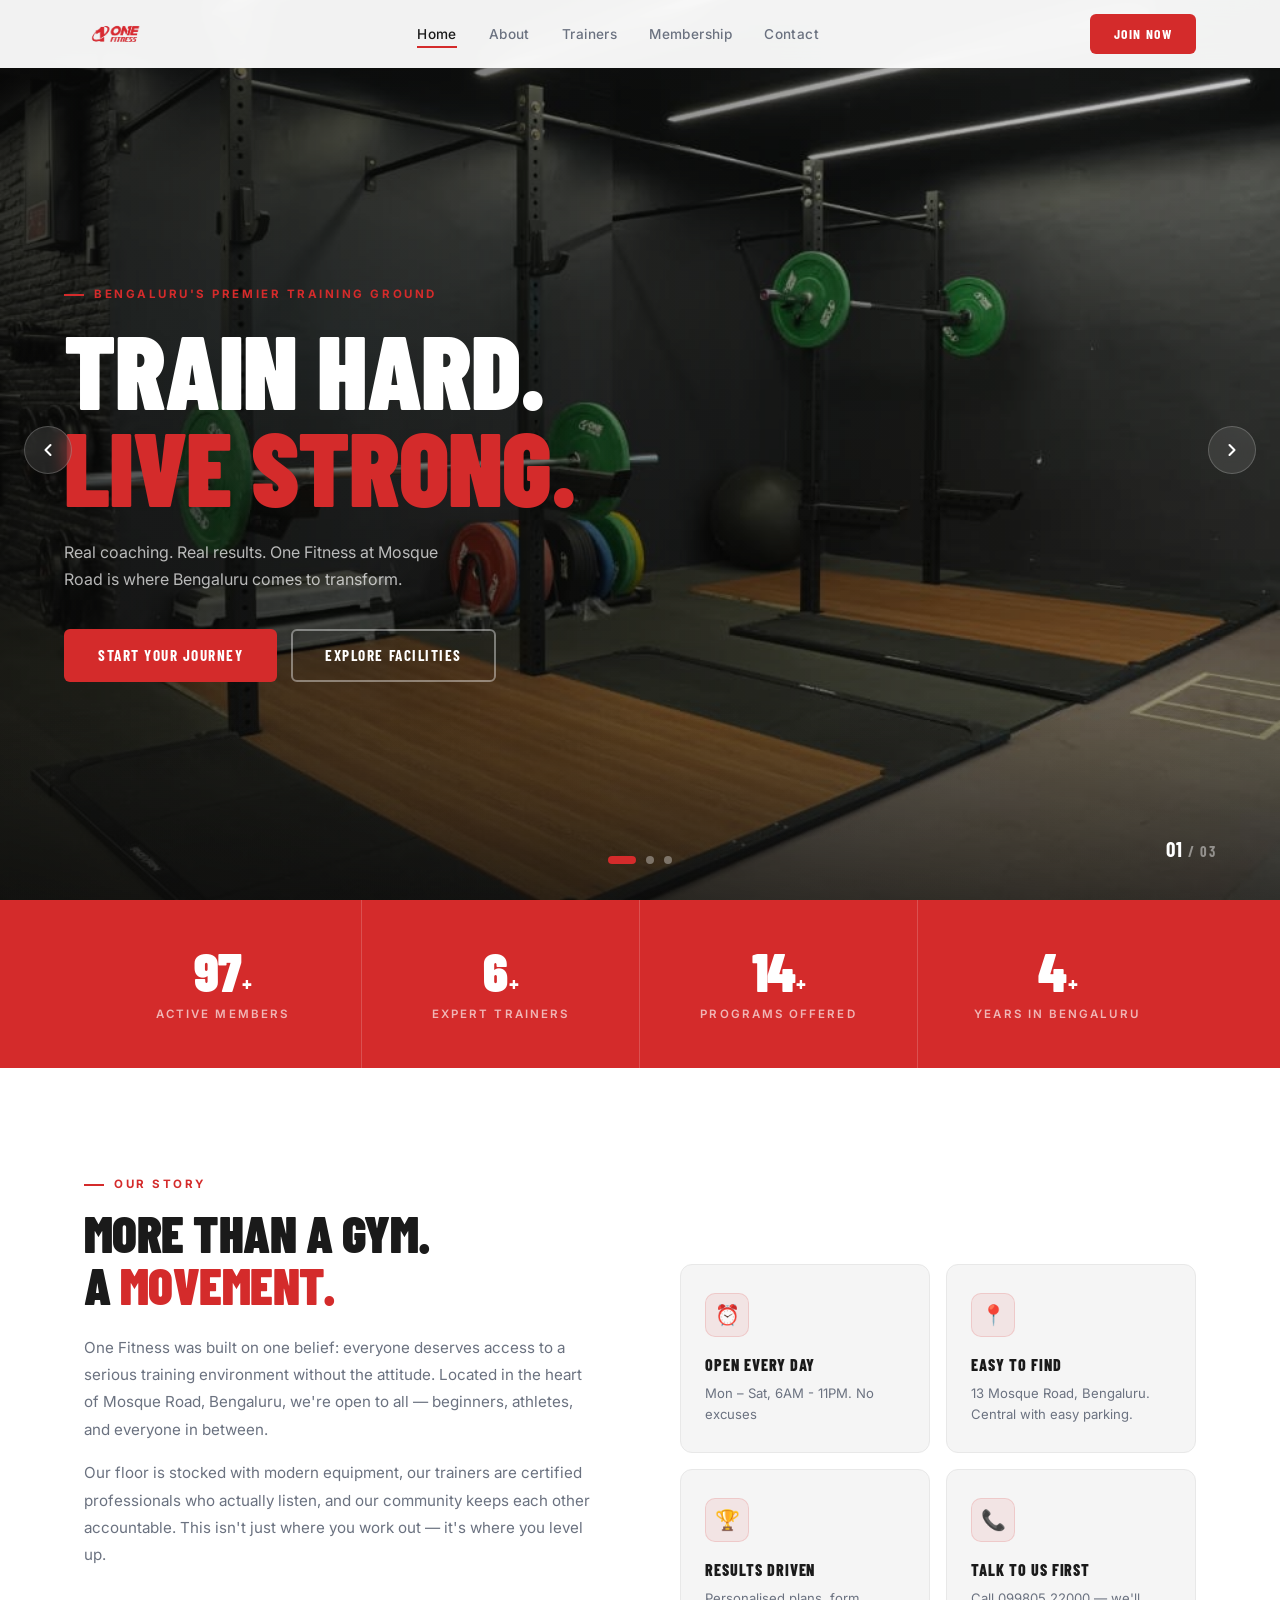
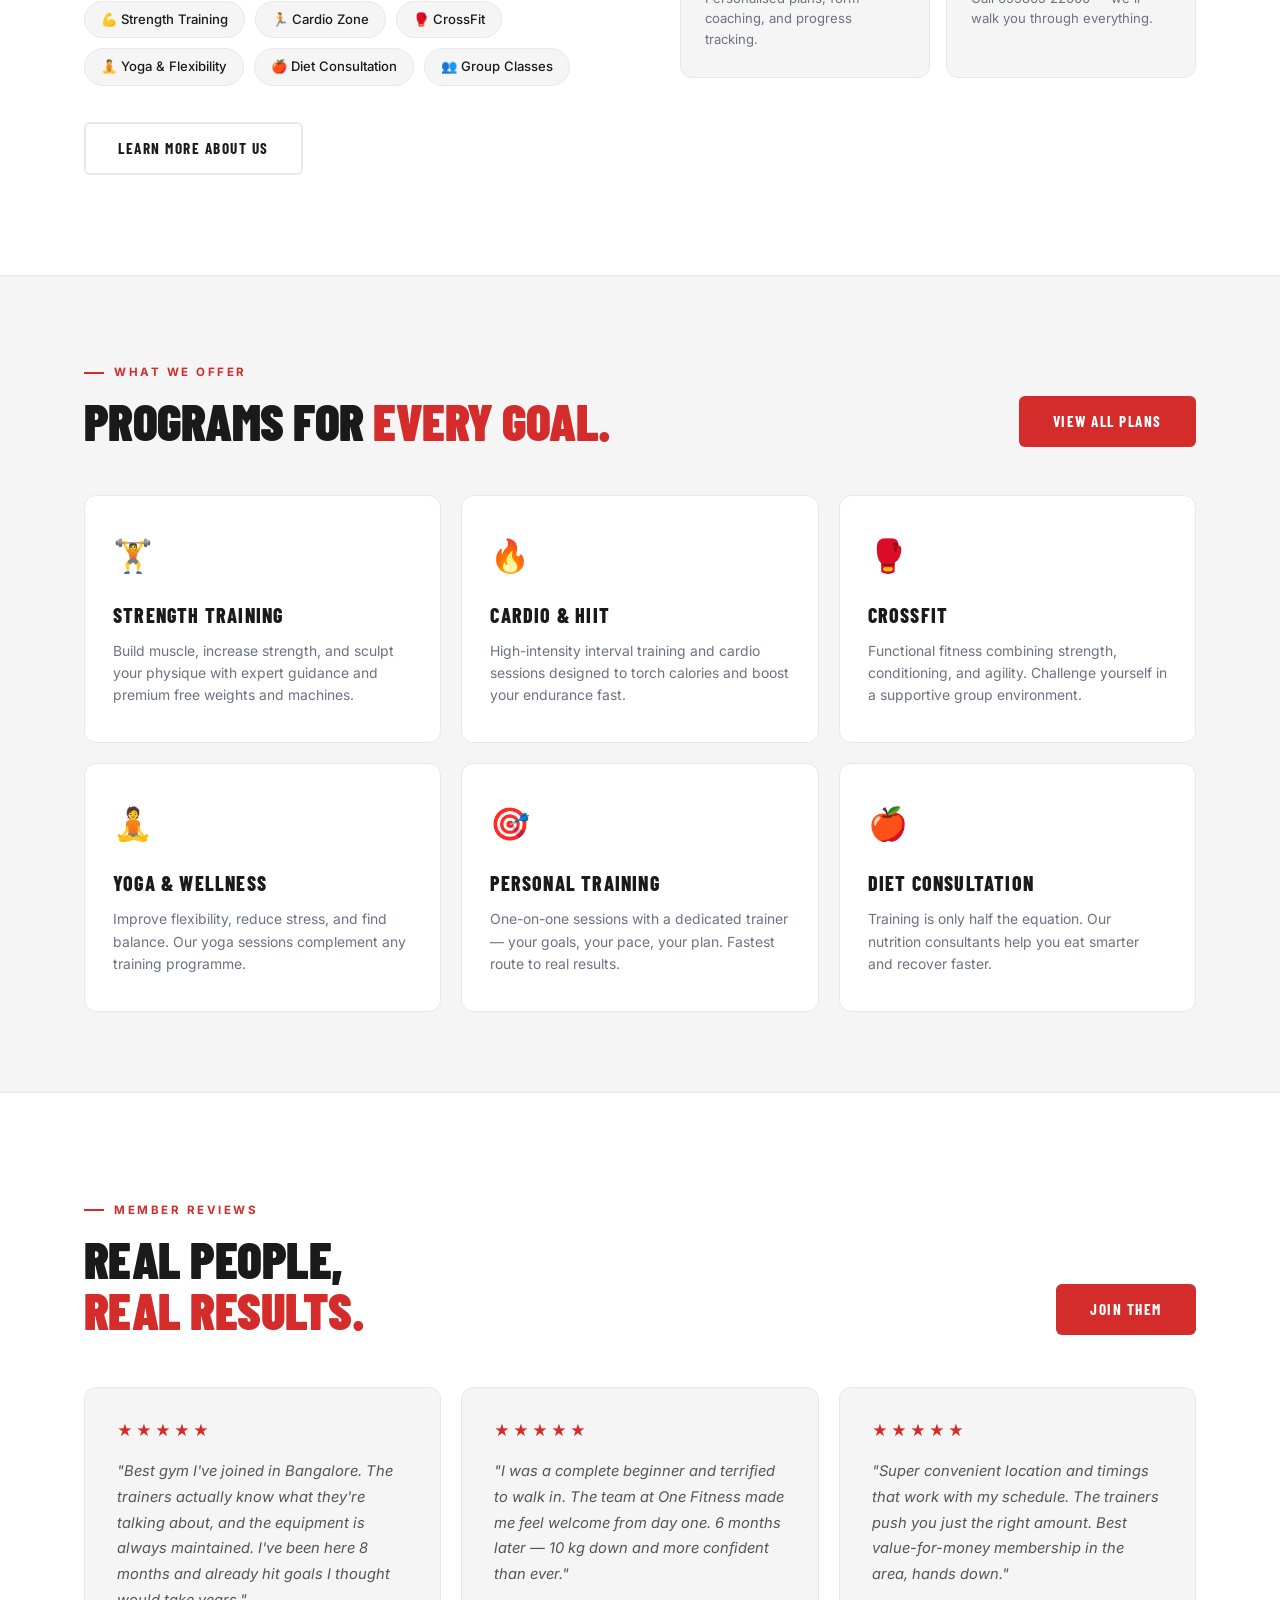
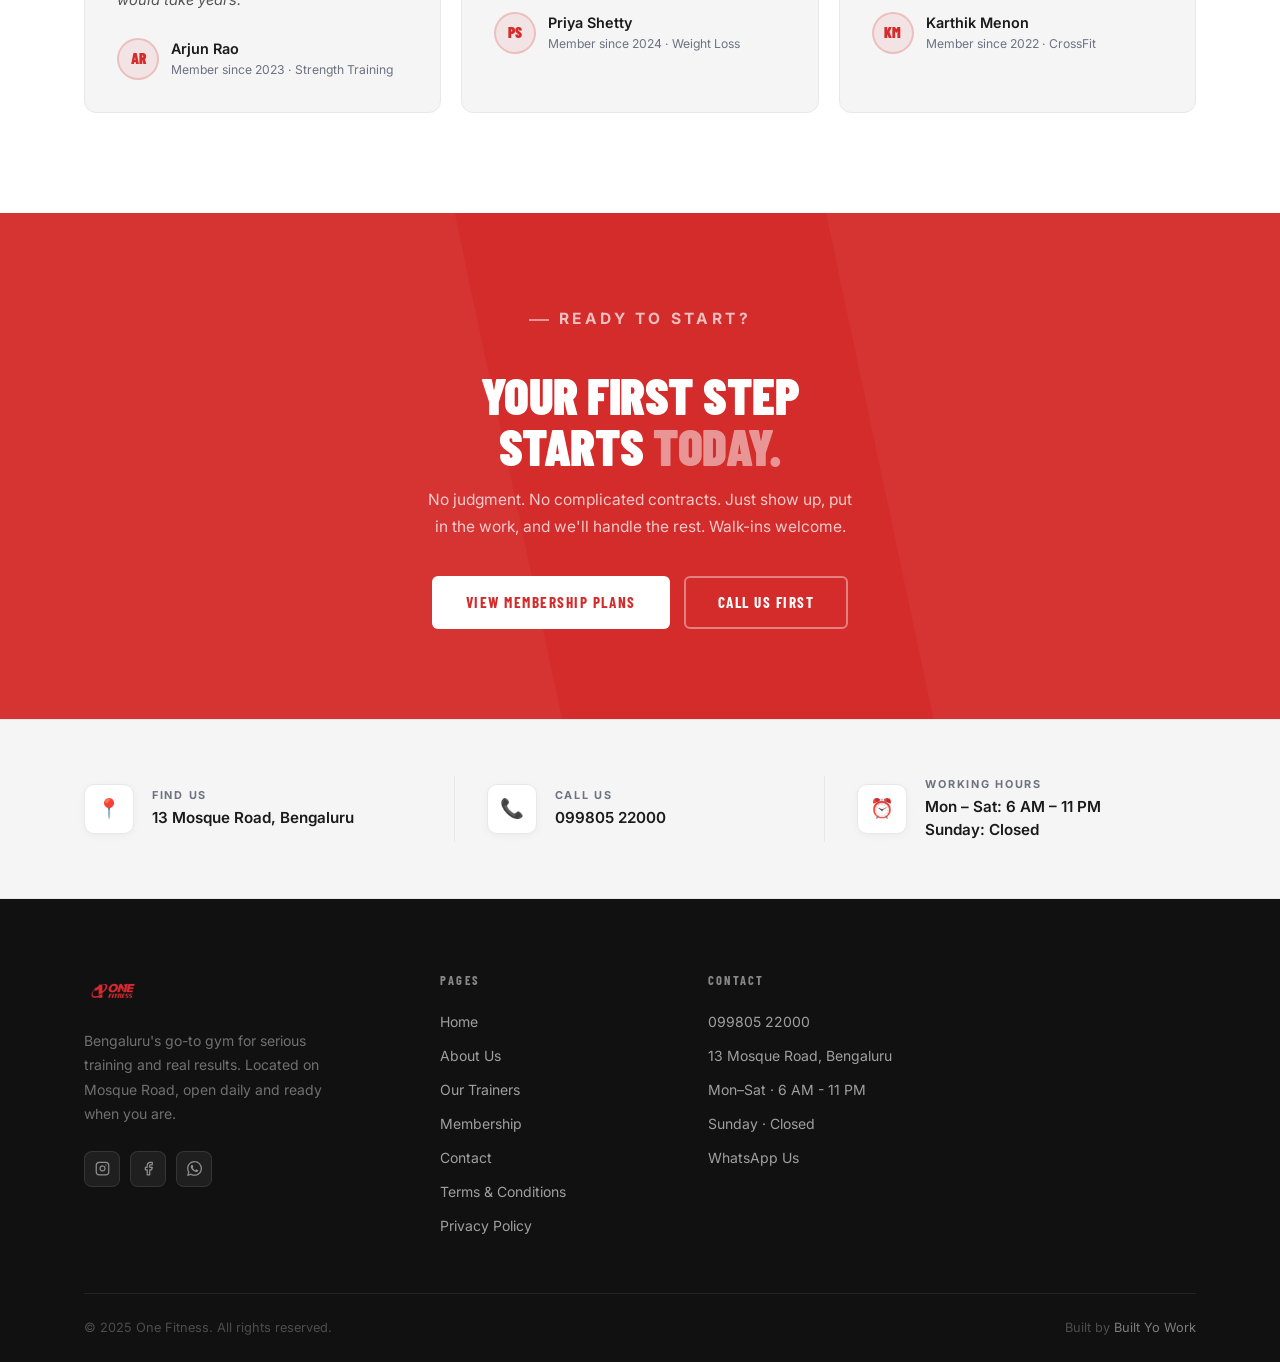
==== index.html @ 6c9a1d8f "first commit" ====
<!DOCTYPE html>
<html lang="en">
<head>
  <meta charset="UTF-8">
  <meta name="viewport" content="width=device-width, initial-scale=1.0">
  <title>One Fitness | Premier Gym – Bengaluru, Mosque Road</title>
  <link rel="icon" type="image/webp" href="images/logo.webp">
  <meta name="description" content="One Fitness — Bengaluru's go-to gym on Mosque Road. Expert trainers, modern equipment, and real results. Open every day until 10 PM.">

  <!-- Fonts -->
  <link rel="preconnect" href="https://fonts.googleapis.com">
  <link rel="preconnect" href="https://fonts.gstatic.com" crossorigin>
  <link href="https://fonts.googleapis.com/css2?family=Barlow+Condensed:ital,wght@0,400;0,600;0,700;0,800;0,900;1,700&family=Inter:wght@300;400;500;600;700&display=swap" rel="stylesheet">
  <link rel="stylesheet" href="style.css">
</head>
<body>

<!-- Header injected by js/components.js -->
<div id="header-root"></div>


<!-- ── HERO ───────────────────────────────────────────────── -->
<section class="hero" id="home" aria-label="Hero">

  <!-- Slides — add your images as <img> tags inside each .hero-slide -->
  <div class="hero-slides" id="hero-slides">

    <!--
      HOW TO ADD YOUR PHOTOS:
      Place your gym images in the images/ folder, then replace each slide's
      background-image style below. Or drop an <img> tag inside each slide.
      Example: <img src="../images/gym-floor.jpg" alt="Gym floor">
    -->

    <div class="hero-slide active" style="background-image: url('../images/hero.jpg'); background-size:cover; background-position:center top;">
      <!--  If you have a slide 1 image, add it here: -->
      <img src="images/heroimg1.jpeg" alt="One Fitness gym floor">
    </div>

    <div class="hero-slide" style="background: linear-gradient(135deg,#1c0e0e 0%,#3a1414 60%,#1c0e0e 100%);">
      <!-- Slide 2 image placeholder -->
       <img src="images/heroimg2.jpeg" alt="One Fitness gym floor">
    </div>

    <div class="hero-slide" style="background: linear-gradient(135deg,#0d0d1c 0%,#1a1a36 60%,#0d0d1c 100%);">
      <!-- Slide 3 image placeholder -->
       <img src="images/heroimg3.jpeg" alt="One Fitness gym floor">
    </div>

  </div>

  <!-- Dark overlay -->
  <div class="hero-scrim"></div>

  <!-- Text content -->
  <div class="hero-content">
    <p class="hero-eyebrow">
      <span></span>
      Bengaluru's Premier Training Ground
    </p>
    <h1 class="hero-h1">
      Train Hard.<br><em>Live Strong.</em>
    </h1>
    <p class="hero-sub">
      Real coaching. Real results. One Fitness at Mosque Road is where Bengaluru comes to transform.
    </p>
    <div class="hero-actions">
      <a href="membership.html" class="btn-primary">Start Your Journey</a>
      <a href="about.html" class="btn-outline-white">Explore Facilities</a>
    </div>
  </div>

  <!-- Prev / Next arrows -->
  <button class="hero-arrow prev" id="hero-prev" aria-label="Previous slide">
    <svg width="20" height="20" viewBox="0 0 24 24" fill="none" stroke="currentColor" stroke-width="2.5" stroke-linecap="round" stroke-linejoin="round"><polyline points="15 18 9 12 15 6"/></svg>
  </button>
  <button class="hero-arrow next" id="hero-next" aria-label="Next slide">
    <svg width="20" height="20" viewBox="0 0 24 24" fill="none" stroke="currentColor" stroke-width="2.5" stroke-linecap="round" stroke-linejoin="round"><polyline points="9 18 15 12 9 6"/></svg>
  </button>

  <!-- Dot controls -->
  <div class="hero-controls" id="hero-dots" aria-label="Slide controls"></div>

  <!-- Slide counter -->
  <div class="hero-counter" id="hero-counter" aria-hidden="true">
    <span class="current" id="hero-current">01</span> / <span id="hero-total">03</span>
  </div>

</section>


<!-- ── STATS BAR ───────────────────────────────────────────── -->
<section class="stats-bar" aria-label="Key statistics">
  <div class="wrap stats-inner">
    <div class="stat-item">
      <div class="stat-number">
        <span class="counter" data-target="100">0</span><span class="stat-suffix">+</span>
      </div>
      <div class="stat-label">Active Members</div>
    </div>
    <div class="stat-item">
      <div class="stat-number">
        <span class="counter" data-target="7">0</span><span class="stat-suffix">+</span>
      </div>
      <div class="stat-label">Expert Trainers</div>
    </div>
    <div class="stat-item">
      <div class="stat-number">
        <span class="counter" data-target="15">0</span><span class="stat-suffix">+</span>
      </div>
      <div class="stat-label">Programs Offered</div>
    </div>
    <div class="stat-item">
      <div class="stat-number">
        <span class="counter" data-target="5">0</span><span class="stat-suffix">+</span>
      </div>
      <div class="stat-label">Years in Bengaluru</div>
    </div>
  </div>
</section>


<!-- ── ABOUT ──────────────────────────────────────────────── -->
<section class="about-section" id="about-preview" aria-labelledby="about-title">
  <div class="wrap about-grid">

    <!-- Left: Text -->
    <div class="about-text">
      <p class="section-eyebrow reveal">Our Story</p>
      <h2 class="section-title reveal reveal-delay-1" id="about-title">
        More Than a Gym.<br>A <em>Movement.</em>
      </h2>
      <div class="about-body reveal reveal-delay-2">
        <p>One Fitness was built on one belief: everyone deserves access to a serious training environment without the attitude. Located in the heart of Mosque Road, Bengaluru, we're open to all — beginners, athletes, and everyone in between.</p>
        <p>Our floor is stocked with modern equipment, our trainers are certified professionals who actually listen, and our community keeps each other accountable. This isn't just where you work out — it's where you level up.</p>
      </div>
      <div class="feature-pills reveal reveal-delay-3">
        <span class="pill">💪 Strength Training</span>
        <span class="pill">🏃 Cardio Zone</span>
        <span class="pill">🥊 CrossFit</span>
        <span class="pill">🧘 Yoga &amp; Flexibility</span>
        <span class="pill">🍎 Diet Consultation</span>
        <span class="pill">👥 Group Classes</span>
      </div>
      <div class="reveal reveal-delay-4" style="margin-top:32px;">
        <a href="about.html" class="btn-outline">Learn More About Us</a>
      </div>
    </div>

    <!-- Right: Info cards -->
    <div class="about-cards">
      <div class="about-card reveal">
        <div class="about-card-icon">⏰</div>
        <h4>Open Every Day</h4>
        <p>Mon – Sat, 6AM - 11PM. No excuses</p>
      </div>
      <div class="about-card reveal reveal-delay-1">
        <div class="about-card-icon">📍</div>
        <h4>Easy to Find</h4>
        <p>13 Mosque Road, Bengaluru. Central with easy parking.</p>
      </div>
      <div class="about-card reveal reveal-delay-2">
        <div class="about-card-icon">🏆</div>
        <h4>Results Driven</h4>
        <p>Personalised plans, form coaching, and progress tracking.</p>
      </div>
      <div class="about-card reveal reveal-delay-3">
        <div class="about-card-icon">📞</div>
        <h4>Talk to Us First</h4>
        <p>Call 099805 22000 — we'll walk you through everything.</p>
      </div>
    </div>

  </div>
</section>


<!-- ── PROGRAMS ────────────────────────────────────────────── -->
<section class="programs-strip" aria-labelledby="programs-title">
  <div class="wrap">
    <div class="programs-header">
      <div>
        <p class="section-eyebrow reveal">What We Offer</p>
        <h2 class="section-title reveal reveal-delay-1" id="programs-title">
          Programs for <em>Every Goal.</em>
        </h2>
      </div>
      <a href="membership.html" class="btn-primary reveal">View All Plans</a>
    </div>

    <div class="programs-grid">
      <div class="program-card reveal">
        <span class="program-icon">🏋️</span>
        <h3>Strength Training</h3>
        <p>Build muscle, increase strength, and sculpt your physique with expert guidance and premium free weights and machines.</p>
      </div>
      <div class="program-card reveal reveal-delay-1">
        <span class="program-icon">🔥</span>
        <h3>Cardio &amp; HIIT</h3>
        <p>High-intensity interval training and cardio sessions designed to torch calories and boost your endurance fast.</p>
      </div>
      <div class="program-card reveal reveal-delay-2">
        <span class="program-icon">🥊</span>
        <h3>CrossFit</h3>
        <p>Functional fitness combining strength, conditioning, and agility. Challenge yourself in a supportive group environment.</p>
      </div>
      <div class="program-card reveal reveal-delay-3">
        <span class="program-icon">🧘</span>
        <h3>Yoga &amp; Wellness</h3>
        <p>Improve flexibility, reduce stress, and find balance. Our yoga sessions complement any training programme.</p>
      </div>
      <div class="program-card reveal reveal-delay-4">
        <span class="program-icon">🎯</span>
        <h3>Personal Training</h3>
        <p>One-on-one sessions with a dedicated trainer — your goals, your pace, your plan. Fastest route to real results.</p>
      </div>
      <div class="program-card reveal reveal-delay-5">
        <span class="program-icon">🍎</span>
        <h3>Diet Consultation</h3>
        <p>Training is only half the equation. Our nutrition consultants help you eat smarter and recover faster.</p>
      </div>
    </div>
  </div>
</section>


<!-- ── TESTIMONIALS ────────────────────────────────────────── -->
<section class="testimonials-section" id="testimonials" aria-labelledby="testimonials-title">
  <div class="wrap">
    <div class="testimonials-header">
      <div>
        <p class="section-eyebrow reveal">Member Reviews</p>
        <h2 class="section-title reveal reveal-delay-1" id="testimonials-title">
          Real People,<br><em>Real Results.</em>
        </h2>
      </div>
      <a href="#contact-strip" class="btn-primary reveal" style="height:fit-content;">Join Them</a>
    </div>

    <div class="testimonials-grid">
      <div class="tcard reveal">
        <div class="tcard-stars">★★★★★</div>
        <p class="tcard-text">"Best gym I've joined in Bangalore. The trainers actually know what they're talking about, and the equipment is always maintained. I've been here 8 months and already hit goals I thought would take years."</p>
        <div class="tcard-author">
          <div class="tcard-avatar">AR</div>
          <div>
            <div class="tcard-name">Arjun Rao</div>
            <div class="tcard-meta">Member since 2023 · Strength Training</div>
          </div>
        </div>
      </div>

      <div class="tcard reveal reveal-delay-1">
        <div class="tcard-stars">★★★★★</div>
        <p class="tcard-text">"I was a complete beginner and terrified to walk in. The team at One Fitness made me feel welcome from day one. 6 months later — 10 kg down and more confident than ever."</p>
        <div class="tcard-author">
          <div class="tcard-avatar">PS</div>
          <div>
            <div class="tcard-name">Priya Shetty</div>
            <div class="tcard-meta">Member since 2024 · Weight Loss</div>
          </div>
        </div>
      </div>

      <div class="tcard reveal reveal-delay-2">
        <div class="tcard-stars">★★★★★</div>
        <p class="tcard-text">"Super convenient location and timings that work with my schedule. The trainers push you just the right amount. Best value-for-money membership in the area, hands down."</p>
        <div class="tcard-author">
          <div class="tcard-avatar">KM</div>
          <div>
            <div class="tcard-name">Karthik Menon</div>
            <div class="tcard-meta">Member since 2022 · CrossFit</div>
          </div>
        </div>
      </div>
    </div>
  </div>
</section>


<!-- ── CTA BANNER ─────────────────────────────────────────── -->
<section class="cta-banner" aria-labelledby="cta-title">
  <div class="wrap" style="position:relative;z-index:1;">
    <p class="section-eyebrow reveal" style="justify-content:center;">Ready to Start?</p>
    <h2 class="section-title reveal reveal-delay-1" id="cta-title" style="color:#fff;margin-bottom:16px;">
      Your First Step<br>Starts <em style="color:rgba(255,255,255,0.5);">Today.</em>
    </h2>
    <p class="reveal reveal-delay-2">No judgment. No complicated contracts. Just show up, put in the work, and we'll handle the rest. Walk-ins welcome.</p>
    <div class="cta-actions reveal reveal-delay-3">
      <a href="membership.html" class="btn-white">View Membership Plans</a>
      <a href="tel:+919980522000" class="btn-outline-white">Call Us First</a>
    </div>
  </div>
</section>


<!-- ── CONTACT STRIP ──────────────────────────────────────── -->
<section class="contact-strip" id="contact-strip" aria-label="Contact information">
  <div class="wrap contact-grid">
    <div class="contact-item">
      <div class="contact-icon">📍</div>
      <div>
        <div class="contact-label">Find Us</div>
        <div class="contact-value">
          <a href="https://maps.google.com/?q=13+Mosque+Road+Bengaluru" target="_blank" rel="noopener">
            13 Mosque Road, Bengaluru
          </a>
        </div>
      </div>
    </div>
    <div class="contact-item">
      <div class="contact-icon">📞</div>
      <div>
        <div class="contact-label">Call Us</div>
        <div class="contact-value">
          <a href="tel:+919980522000">099805 22000</a>
        </div>
      </div>
    </div>
    <div class="contact-item">
      <div class="contact-icon">⏰</div>
      <div>
        <div class="contact-label">Working Hours</div>
        <div class="contact-value">Mon – Sat: 6 AM – 11 PM<br>Sunday: Closed</div>
      </div>
    </div>
  </div>
</section>

<!-- Footer injected by js/components.js -->
<div id="footer-root"></div>


<!-- ── SCRIPTS ─────────────────────────────────────────────── -->
<!-- Shared header/footer/menu/reveal/counters -->
<script src="js/components.js"></script>

<script>
/* ── Hero Image Slider ──────────────────────────────────────── */
(function() {
  const slides   = document.querySelectorAll('.hero-slide');
  const dotsWrap = document.getElementById('hero-dots');
  const prevBtn  = document.getElementById('hero-prev');
  const nextBtn  = document.getElementById('hero-next');
  const currentEl = document.getElementById('hero-current');
  const totalEl   = document.getElementById('hero-total');

  let current  = 0;
  let timer    = null;
  const DELAY  = 5000; // auto-advance every 5 seconds

  // Build dots
  totalEl.textContent = String(slides.length).padStart(2, '0');
  slides.forEach((_, i) => {
    const dot = document.createElement('button');
    dot.className = 'hero-dot' + (i === 0 ? ' active' : '');
    dot.setAttribute('aria-label', `Go to slide ${i + 1}`);
    dot.addEventListener('click', () => goTo(i));
    dotsWrap.appendChild(dot);
  });

  function goTo(index) {
    slides[current].classList.remove('active');
    dotsWrap.children[current].classList.remove('active');

    current = (index + slides.length) % slides.length;

    slides[current].classList.add('active');
    dotsWrap.children[current].classList.add('active');
    currentEl.textContent = String(current + 1).padStart(2, '0');

    resetTimer();
  }

  function resetTimer() {
    clearInterval(timer);
    timer = setInterval(() => goTo(current + 1), DELAY);
  }

  prevBtn.addEventListener('click', () => goTo(current - 1));
  nextBtn.addEventListener('click', () => goTo(current + 1));

  // Pause on hover
  const hero = document.querySelector('.hero');
  hero.addEventListener('mouseenter', () => clearInterval(timer));
  hero.addEventListener('mouseleave', resetTimer);

  // Keyboard support
  document.addEventListener('keydown', e => {
    if (e.key === 'ArrowLeft')  goTo(current - 1);
    if (e.key === 'ArrowRight') goTo(current + 1);
  });

  // Touch / swipe
  let touchStartX = 0;
  hero.addEventListener('touchstart', e => {
    touchStartX = e.changedTouches[0].screenX;
  }, { passive: true });
  hero.addEventListener('touchend', e => {
    const diff = touchStartX - e.changedTouches[0].screenX;
    if (Math.abs(diff) > 50) goTo(diff > 0 ? current + 1 : current - 1);
  }, { passive: true });

  resetTimer();
})();


// Reveal + counters handled by components.js
</script>

</body>
</html>
---- style.css ----
/* ============================================================
   ONE FITNESS — MAIN STYLESHEET
   Clean · Modern · White & Red
   ============================================================ */

/* ── Reset ──────────────────────────────────────────────────── */
*, *::before, *::after { box-sizing: border-box; margin: 0; padding: 0; }
html { scroll-behavior: smooth; -webkit-text-size-adjust: 100%; }
body {
  font-family: 'Inter', sans-serif;
  background: #fff;
  color: #1a1a1a;
  font-size: 16px;
  line-height: 1.5;
  -webkit-font-smoothing: antialiased;
  overflow-x: hidden;
}
img { display: block; max-width: 100%; height: auto; }
a   { color: inherit; text-decoration: none; }

/* ── Design Tokens ──────────────────────────────────────────── */
:root {
  --red:       #D42B2B;
  --red-dark:  #A41E1E;
  --red-light: #FFEAEA;
  --red-muted: rgba(212,43,43,0.08);
  --black:     #111111;
  --dark:      #1A1A1A;
  --gray:      #F5F5F5;
  --border:    #E8E8E8;
  --text:      #1A1A1A;
  --muted:     #6B7280;
  --white:     #FFFFFF;
  --g: clamp(20px, 5vw, 64px);
}

/* ── Utility ────────────────────────────────────────────────── */
.wrap {
  max-width: 1240px;
  margin-inline: auto;
  padding-inline: var(--g);
}

.section-eyebrow {
  display: inline-flex;
  align-items: center;
  gap: 10px;
  font-size: 0.72rem;
  font-weight: 700;
  letter-spacing: 0.22em;
  text-transform: uppercase;
  color: var(--red);
  margin-bottom: 14px;
}
.section-eyebrow::before {
  content: '';
  display: block;
  width: 20px; height: 2px;
  background: var(--red);
  flex-shrink: 0;
}

.section-title {
  font-family: 'Barlow Condensed', sans-serif;
  font-size: clamp(2rem, 4.5vw, 3.2rem);
  font-weight: 900;
  text-transform: uppercase;
  line-height: 1;
  letter-spacing: -0.01em;
  color: var(--dark);
}
.section-title em {
  font-style: normal;
  color: var(--red);
}

/* ── Buttons ─────────────────────────────────────────────────── */
.btn-primary {
  display: inline-flex;
  align-items: center;
  gap: 8px;
  background: var(--red);
  color: #fff;
  font-family: 'Barlow Condensed', sans-serif;
  font-size: 0.95rem;
  font-weight: 700;
  letter-spacing: 0.1em;
  text-transform: uppercase;
  padding: 14px 34px;
  border-radius: 6px;
  border: none;
  cursor: pointer;
  transition: background 0.2s, transform 0.15s, box-shadow 0.2s;
}
.btn-primary:hover {
  background: var(--red-dark);
  transform: translateY(-2px);
  box-shadow: 0 8px 24px rgba(212,43,43,0.3);
}

.btn-outline {
  display: inline-flex;
  align-items: center;
  gap: 8px;
  background: transparent;
  color: var(--dark);
  font-family: 'Barlow Condensed', sans-serif;
  font-size: 0.95rem;
  font-weight: 700;
  letter-spacing: 0.1em;
  text-transform: uppercase;
  padding: 13px 32px;
  border-radius: 6px;
  border: 2px solid var(--border);
  cursor: pointer;
  transition: border-color 0.2s, color 0.2s, transform 0.15s;
}
.btn-outline:hover {
  border-color: var(--dark);
  transform: translateY(-2px);
}

.btn-outline-white {
  display: inline-flex;
  align-items: center;
  gap: 8px;
  background: transparent;
  color: #fff;
  font-family: 'Barlow Condensed', sans-serif;
  font-size: 0.95rem;
  font-weight: 700;
  letter-spacing: 0.1em;
  text-transform: uppercase;
  padding: 13px 32px;
  border-radius: 6px;
  border: 2px solid rgba(255,255,255,0.4);
  cursor: pointer;
  transition: border-color 0.2s, background 0.2s, transform 0.15s;
}
.btn-outline-white:hover {
  border-color: #fff;
  background: rgba(255,255,255,0.1);
  transform: translateY(-2px);
}

/* ══════════════════════════════════════════════════════════════
   HEADER / NAV
══════════════════════════════════════════════════════════════ */
.site-header {
  position: fixed;
  top: 0; left: 0; right: 0;
  z-index: 100;
  height: 68px;
  background: rgba(255,255,255,0.95);
  backdrop-filter: blur(16px);
  -webkit-backdrop-filter: blur(16px);
  border-bottom: 1px solid transparent;
  transition: border-color 0.3s, box-shadow 0.3s;
}
.site-header.scrolled {
  border-bottom-color: var(--border);
  box-shadow: 0 2px 20px rgba(0,0,0,0.06);
}

.nav-inner {
  display: flex;
  align-items: center;
  height: 68px;
  gap: 40px;
}

.logo-wrap {
  display: flex;
  align-items: center;
  text-decoration: none;
  flex-shrink: 0;
}
.logo-wrap img {
  height: 44px;
  width: auto;
}
/* Fallback text logo if image missing */
.logo-text {
  font-family: 'Barlow Condensed', sans-serif;
  font-size: 1.5rem;
  font-weight: 900;
  letter-spacing: 0.04em;
  text-transform: uppercase;
  color: var(--dark);
}
.logo-text span { color: var(--red); }

.nav-links {
  display: flex;
  align-items: center;
  gap: 32px;
  flex: 1;
  justify-content: center;
}
.nav-links a {
  font-size: 0.85rem;
  font-weight: 500;
  color: var(--muted);
  letter-spacing: 0.03em;
  transition: color 0.2s;
  position: relative;
}
.nav-links a::after {
  content: '';
  position: absolute;
  bottom: -4px; left: 0; right: 0;
  height: 2px;
  background: var(--red);
  transform: scaleX(0);
  transform-origin: center;
  transition: transform 0.25s;
}
.nav-links a:hover,
.nav-links a.active { color: var(--dark); }
.nav-links a.active::after,
.nav-links a:hover::after { transform: scaleX(1); }

.nav-cta {
  flex-shrink: 0;
  font-size: 0.85rem;
  padding: 10px 24px;
}

/* Hamburger */
.hamburger {
  display: none;
  flex-direction: column;
  gap: 5px;
  background: none;
  border: none;
  cursor: pointer;
  padding: 6px;
  margin-left: auto;
}
.hamburger span {
  display: block;
  width: 24px; height: 2px;
  background: var(--dark);
  border-radius: 2px;
  transition: transform 0.3s, opacity 0.3s;
}
.hamburger.open span:nth-child(1) { transform: translateY(7px) rotate(45deg); }
.hamburger.open span:nth-child(2) { opacity: 0; transform: scaleX(0); }
.hamburger.open span:nth-child(3) { transform: translateY(-7px) rotate(-45deg); }

/* Mobile menu */
.mobile-menu {
  position: fixed;
  inset: 68px 0 0 0;
  background: #fff;
  z-index: 99;
  display: flex;
  flex-direction: column;
  padding: 32px var(--g);
  gap: 0;
  transform: translateX(100%);
  transition: transform 0.35s cubic-bezier(0.4,0,0.2,1);
  border-top: 1px solid var(--border);
}
.mobile-menu.open { transform: translateX(0); }

.mobile-menu a {
  font-family: 'Barlow Condensed', sans-serif;
  font-size: 2rem;
  font-weight: 800;
  letter-spacing: 0.05em;
  text-transform: uppercase;
  color: var(--dark);
  padding: 14px 0;
  border-bottom: 1px solid var(--border);
  transition: color 0.2s;
}
.mobile-menu a:hover { color: var(--red); }
.mobile-menu a:last-child { border-bottom: none; }
.mobile-menu .mob-cta {
  margin-top: 24px;
  align-self: flex-start;
  border: none;
}

/* ══════════════════════════════════════════════════════════════
   HERO — IMAGE SLIDER
══════════════════════════════════════════════════════════════ */
.hero {
  position: relative;
  height: 100svh;
  min-height: 580px;
  overflow: hidden;
}

/* Slides */
.hero-slides {
  position: absolute;
  inset: 0;
}
.hero-slide {
  position: absolute;
  inset: 0;
  opacity: 0;
  transition: opacity 1.2s ease;
  will-change: opacity;
}
.hero-slide.active { opacity: 1; }

/* Placeholder slide backgrounds (replace with real images) */
.hero-slide:nth-child(1) { background: linear-gradient(135deg, #1a0a0a 0%, #3d1515 50%, #1a0a0a 100%); }
.hero-slide:nth-child(2) { background: linear-gradient(135deg, #0a0a1a 0%, #151535 50%, #1a0a0a 100%); }
.hero-slide:nth-child(3) { background: linear-gradient(135deg, #0a1a0a 0%, #152515 50%, #0a1a0a 100%); }

/* When you have real photos, add them like this:
   .hero-slide:nth-child(1) { background-image: url('../images/gym-1.jpg'); background-size: cover; background-position: center; }
*/
.hero-slide img {
  width: 100%; height: 100%;
  object-fit: cover;
  object-position: center;
  display: block;
}

/* Scrim */
.hero-scrim {
  position: absolute;
  inset: 0;
  background: linear-gradient(
    to right,
    rgba(10,10,10,0.75) 0%,
    rgba(10,10,10,0.45) 50%,
    rgba(10,10,10,0.2) 100%
  );
  z-index: 1;
}
/* Bottom fade */
.hero-scrim::after {
  content: '';
  position: absolute;
  bottom: 0; left: 0; right: 0;
  height: 200px;
  background: linear-gradient(to top, rgba(10,10,10,0.6), transparent);
}

/* Content */
.hero-content {
  position: absolute;
  inset: 0;
  z-index: 2;
  display: flex;
  flex-direction: column;
  justify-content: center;
  padding: 0 var(--g);
  padding-top: 68px;
  max-width: 780px;
}

.hero-eyebrow {
  font-size: 0.72rem;
  font-weight: 700;
  letter-spacing: 0.22em;
  text-transform: uppercase;
  color: var(--red);
  margin-bottom: 18px;
  display: flex;
  align-items: center;
  gap: 10px;
  opacity: 0;
  animation: fadeUp 0.7s 0.4s ease forwards;
}
.hero-eyebrow span {
  display: block;
  width: 20px; height: 2px;
  background: var(--red);
}

.hero-h1 {
  font-family: 'Barlow Condensed', sans-serif;
  font-size: clamp(3rem, 8.5vw, 6.5rem);
  font-weight: 900;
  line-height: 0.93;
  text-transform: uppercase;
  letter-spacing: -0.01em;
  color: #fff;
  margin-bottom: 24px;
  opacity: 0;
  animation: fadeUp 0.8s 0.6s ease forwards;
}
.hero-h1 em {
  font-style: normal;
  color: var(--red);
}

.hero-sub {
  font-size: 1rem;
  color: rgba(255,255,255,0.7);
  max-width: 400px;
  line-height: 1.7;
  margin-bottom: 36px;
  opacity: 0;
  animation: fadeUp 0.8s 0.8s ease forwards;
}

.hero-actions {
  display: flex;
  gap: 14px;
  flex-wrap: wrap;
  opacity: 0;
  animation: fadeUp 0.8s 1s ease forwards;
}

/* Slide controls */
.hero-controls {
  position: absolute;
  bottom: 36px;
  left: 50%;
  transform: translateX(-50%);
  z-index: 3;
  display: flex;
  gap: 10px;
  align-items: center;
}
.hero-dot {
  width: 8px; height: 8px;
  border-radius: 50%;
  background: rgba(255,255,255,0.35);
  border: none;
  cursor: pointer;
  padding: 0;
  transition: background 0.3s, transform 0.3s, width 0.3s;
}
.hero-dot.active {
  background: var(--red);
  width: 28px;
  border-radius: 4px;
}

/* Slide arrows */
.hero-arrow {
  position: absolute;
  top: 50%;
  transform: translateY(-50%);
  z-index: 3;
  width: 48px; height: 48px;
  background: rgba(255,255,255,0.1);
  border: 1px solid rgba(255,255,255,0.2);
  border-radius: 50%;
  backdrop-filter: blur(8px);
  cursor: pointer;
  display: flex;
  align-items: center;
  justify-content: center;
  transition: background 0.2s, border-color 0.2s;
  color: #fff;
}
.hero-arrow:hover { background: var(--red); border-color: var(--red); }
.hero-arrow.prev { left: 24px; }
.hero-arrow.next { right: 24px; }

/* Slide counter */
.hero-counter {
  position: absolute;
  bottom: 36px;
  right: var(--g);
  z-index: 3;
  font-family: 'Barlow Condensed', sans-serif;
  font-size: 0.9rem;
  font-weight: 700;
  color: rgba(255,255,255,0.45);
  letter-spacing: 0.1em;
  opacity: 0;
  animation: fadeIn 1s 1.2s ease forwards;
}
.hero-counter .current { color: #fff; font-size: 1.3rem; }

/* Open badge */
.hero-badge {
  position: absolute;
  bottom: 36px;
  left: var(--g);
  z-index: 3;
  display: flex;
  align-items: center;
  gap: 8px;
  opacity: 0;
  animation: fadeIn 1s 1.2s ease forwards;
}
.badge-dot {
  width: 8px; height: 8px;
  background: #22C55E;
  border-radius: 50%;
  animation: pulse-green 2.2s infinite;
}
@keyframes pulse-green {
  0%,100% { box-shadow: 0 0 0 0 rgba(34,197,94,0.5); }
  50%      { box-shadow: 0 0 0 7px rgba(34,197,94,0); }
}
.hero-badge span {
  font-size: 0.78rem;
  color: rgba(255,255,255,0.6);
  letter-spacing: 0.03em;
}
.hero-badge strong { color: #fff; font-weight: 500; }

/* Animations */
@keyframes fadeUp {
  from { opacity: 0; transform: translateY(20px); }
  to   { opacity: 1; transform: translateY(0); }
}
@keyframes fadeIn {
  from { opacity: 0; }
  to   { opacity: 1; }
}

/* ══════════════════════════════════════════════════════════════
   STATS BAR
══════════════════════════════════════════════════════════════ */
.stats-bar {
  background: var(--red);
  padding: 0;
}
.stats-inner {
  display: grid;
  grid-template-columns: repeat(4, 1fr);
}
.stat-item {
  padding: 44px 20px;
  text-align: center;
  border-right: 1px solid rgba(255,255,255,0.18);
  position: relative;
  overflow: hidden;
}
.stat-item::before {
  content: '';
  position: absolute;
  inset: 0;
  background: rgba(255,255,255,0);
  transition: background 0.3s;
}
.stat-item:hover::before { background: rgba(255,255,255,0.06); }
.stat-item:last-child { border-right: none; }

.stat-number {
  font-family: 'Barlow Condensed', sans-serif;
  font-size: clamp(2.4rem, 4.5vw, 3.4rem);
  font-weight: 900;
  color: #fff;
  line-height: 1;
  letter-spacing: -0.02em;
  display: flex;
  align-items: baseline;
  justify-content: center;
  gap: 2px;
}
.stat-suffix { font-size: 1.4rem; font-weight: 700; }
.stat-label {
  font-size: 0.72rem;
  font-weight: 600;
  letter-spacing: 0.18em;
  text-transform: uppercase;
  color: rgba(255,255,255,0.65);
  margin-top: 8px;
}

/* ══════════════════════════════════════════════════════════════
   ABOUT
══════════════════════════════════════════════════════════════ */
.about-section {
  padding: 100px 0;
  background: #fff;
}
.about-grid {
  display: grid;
  grid-template-columns: 1fr 1fr;
  gap: 80px;
  align-items: center;
}

.about-text .section-title {
  margin-bottom: 24px;
}
.about-body {
  display: flex;
  flex-direction: column;
  gap: 16px;
  margin-bottom: 32px;
}
.about-body p {
  font-size: 0.95rem;
  line-height: 1.8;
  color: var(--muted);
}

.feature-pills {
  display: flex;
  flex-wrap: wrap;
  gap: 10px;
  margin-bottom: 36px;
}
.pill {
  display: inline-flex;
  align-items: center;
  gap: 6px;
  background: var(--gray);
  border: 1px solid var(--border);
  color: var(--dark);
  font-size: 0.82rem;
  font-weight: 500;
  padding: 8px 16px;
  border-radius: 100px;
  transition: border-color 0.2s, background 0.2s;
}
.pill:hover { border-color: var(--red); background: var(--red-light); }

/* About cards */
.about-cards {
  display: grid;
  grid-template-columns: 1fr 1fr;
  gap: 16px;
}
.about-card {
  background: var(--gray);
  border: 1px solid var(--border);
  border-radius: 12px;
  padding: 28px 24px;
  transition: border-color 0.25s, transform 0.25s, box-shadow 0.25s;
}
.about-card:hover {
  border-color: var(--red);
  transform: translateY(-3px);
  box-shadow: 0 12px 32px rgba(212,43,43,0.08);
}
.about-card-icon {
  width: 44px; height: 44px;
  background: var(--red-muted);
  border-radius: 10px;
  display: flex;
  align-items: center;
  justify-content: center;
  font-size: 1.25rem;
  margin-bottom: 16px;
  border: 1px solid rgba(212,43,43,0.15);
}
.about-card h4 {
  font-family: 'Barlow Condensed', sans-serif;
  font-size: 1rem;
  font-weight: 800;
  text-transform: uppercase;
  letter-spacing: 0.06em;
  color: var(--dark);
  margin-bottom: 6px;
}
.about-card p {
  font-size: 0.82rem;
  color: var(--muted);
  line-height: 1.55;
}

/* ══════════════════════════════════════════════════════════════
   PROGRAMS STRIP
══════════════════════════════════════════════════════════════ */
.programs-strip {
  background: var(--gray);
  border-top: 1px solid var(--border);
  border-bottom: 1px solid var(--border);
  padding: 80px 0;
}
.programs-header {
  display: flex;
  justify-content: space-between;
  align-items: flex-end;
  margin-bottom: 48px;
  flex-wrap: wrap;
  gap: 16px;
}
.programs-grid {
  display: grid;
  grid-template-columns: repeat(3, 1fr);
  gap: 20px;
}
.program-card {
  background: #fff;
  border: 1px solid var(--border);
  border-radius: 12px;
  padding: 36px 28px;
  position: relative;
  overflow: hidden;
  transition: border-color 0.25s, transform 0.25s, box-shadow 0.25s;
  cursor: default;
}
.program-card::before {
  content: '';
  position: absolute;
  top: 0; left: 0; right: 0;
  height: 3px;
  background: var(--red);
  transform: scaleX(0);
  transform-origin: left;
  transition: transform 0.3s;
}
.program-card:hover {
  border-color: rgba(212,43,43,0.3);
  transform: translateY(-4px);
  box-shadow: 0 16px 40px rgba(0,0,0,0.08);
}
.program-card:hover::before { transform: scaleX(1); }
.program-icon {
  font-size: 2rem;
  margin-bottom: 20px;
  display: block;
}
.program-card h3 {
  font-family: 'Barlow Condensed', sans-serif;
  font-size: 1.25rem;
  font-weight: 800;
  text-transform: uppercase;
  letter-spacing: 0.06em;
  color: var(--dark);
  margin-bottom: 10px;
}
.program-card p {
  font-size: 0.87rem;
  color: var(--muted);
  line-height: 1.6;
}

/* ══════════════════════════════════════════════════════════════
   TESTIMONIALS
══════════════════════════════════════════════════════════════ */
.testimonials-section {
  padding: 100px 0;
  background: #fff;
}
.testimonials-header {
  display: flex;
  justify-content: space-between;
  align-items: flex-end;
  margin-bottom: 52px;
  flex-wrap: wrap;
  gap: 20px;
}
.testimonials-grid {
  display: grid;
  grid-template-columns: repeat(3, 1fr);
  gap: 20px;
}
.tcard {
  background: var(--gray);
  border: 1px solid var(--border);
  border-radius: 12px;
  padding: 32px;
  transition: border-color 0.25s, transform 0.25s, box-shadow 0.25s;
}
.tcard:hover {
  border-color: rgba(212,43,43,0.3);
  transform: translateY(-4px);
  box-shadow: 0 16px 40px rgba(0,0,0,0.07);
}
.tcard-stars {
  color: var(--red);
  font-size: 0.95rem;
  letter-spacing: 3px;
  margin-bottom: 16px;
}
.tcard-text {
  font-size: 0.92rem;
  color: #555;
  line-height: 1.75;
  margin-bottom: 24px;
  font-style: italic;
}
.tcard-author {
  display: flex;
  align-items: center;
  gap: 12px;
}
.tcard-avatar {
  width: 42px; height: 42px;
  border-radius: 50%;
  background: var(--red-muted);
  border: 2px solid rgba(212,43,43,0.2);
  display: flex;
  align-items: center;
  justify-content: center;
  font-family: 'Barlow Condensed', sans-serif;
  font-weight: 900;
  font-size: 0.95rem;
  color: var(--red);
  flex-shrink: 0;
}
.tcard-name { font-weight: 600; font-size: 0.9rem; color: var(--dark); }
.tcard-meta { font-size: 0.76rem; color: var(--muted); margin-top: 2px; }

/* ══════════════════════════════════════════════════════════════
   CTA BANNER
══════════════════════════════════════════════════════════════ */
.cta-banner {
  background: var(--red);
  padding: 90px 0;
  text-align: center;
  position: relative;
  overflow: hidden;
}
.cta-banner::before {
  content: '';
  position: absolute;
  top: -40%;
  left: -10%;
  width: 50%;
  height: 200%;
  background: rgba(255,255,255,0.04);
  transform: rotate(-12deg);
  pointer-events: none;
}
.cta-banner::after {
  content: '';
  position: absolute;
  top: -40%;
  right: -10%;
  width: 40%;
  height: 200%;
  background: rgba(255,255,255,0.04);
  transform: rotate(-12deg);
  pointer-events: none;
}
.cta-banner .section-eyebrow {
  color: rgba(255,255,255,0.7);
  justify-content: center;
}
.cta-banner .section-eyebrow::before { background: rgba(255,255,255,0.5); }
.cta-banner .section-title { color: #fff; margin-bottom: 16px; }
.cta-banner p {
  color: rgba(255,255,255,0.75);
  max-width: 440px;
  margin: 0 auto 36px;
  line-height: 1.7;
  font-size: 0.97rem;
}
.cta-actions {
  display: flex;
  justify-content: center;
  gap: 14px;
  flex-wrap: wrap;
  position: relative;
  z-index: 1;
}
.btn-white {
  display: inline-flex;
  align-items: center;
  gap: 8px;
  background: #fff;
  color: var(--red);
  font-family: 'Barlow Condensed', sans-serif;
  font-size: 0.95rem;
  font-weight: 700;
  letter-spacing: 0.1em;
  text-transform: uppercase;
  padding: 14px 34px;
  border-radius: 6px;
  border: none;
  cursor: pointer;
  transition: transform 0.15s, box-shadow 0.2s;
}
.btn-white:hover {
  transform: translateY(-2px);
  box-shadow: 0 8px 24px rgba(0,0,0,0.2);
}

/* ══════════════════════════════════════════════════════════════
   CONTACT STRIP
══════════════════════════════════════════════════════════════ */
.contact-strip {
  background: var(--gray);
  border-top: 1px solid var(--border);
  border-bottom: 1px solid var(--border);
  padding: 56px 0;
}
.contact-grid {
  display: grid;
  grid-template-columns: repeat(3, 1fr);
  gap: 0;
}
.contact-item {
  display: flex;
  align-items: center;
  gap: 18px;
  padding: 0 32px;
  border-right: 1px solid var(--border);
}
.contact-item:first-child { padding-left: 0; }
.contact-item:last-child  { border-right: none; }
.contact-icon {
  width: 50px; height: 50px;
  background: #fff;
  border-radius: 10px;
  border: 1px solid var(--border);
  display: flex;
  align-items: center;
  justify-content: center;
  font-size: 1.2rem;
  flex-shrink: 0;
  box-shadow: 0 2px 8px rgba(0,0,0,0.04);
}
.contact-label {
  font-size: 0.68rem;
  text-transform: uppercase;
  letter-spacing: 0.16em;
  font-weight: 700;
  color: var(--muted);
  margin-bottom: 4px;
}
.contact-value {
  font-size: 0.95rem;
  font-weight: 600;
  color: var(--dark);
}
.contact-value a {
  color: var(--dark);
  transition: color 0.2s;
}
.contact-value a:hover { color: var(--red); }

/* ══════════════════════════════════════════════════════════════
   FOOTER
══════════════════════════════════════════════════════════════ */
.site-footer {
  background: var(--black);
  padding: 72px 0 0;
}
.footer-top {
  display: grid;
  grid-template-columns: 1.4fr 1fr 1fr 1fr;
  gap: 48px;
  padding-bottom: 56px;
  border-bottom: 1px solid rgba(255,255,255,0.08);
}
.footer-brand img { height: 40px; margin-bottom: 18px; }
.footer-logo-text {
  font-family: 'Barlow Condensed', sans-serif;
  font-size: 1.6rem;
  font-weight: 900;
  color: #fff;
  letter-spacing: 0.04em;
  text-transform: uppercase;
  margin-bottom: 18px;
  display: block;
}
.footer-logo-text span { color: var(--red); }
.footer-brand p {
  font-size: 0.875rem;
  color: rgba(255,255,255,0.4);
  line-height: 1.75;
  max-width: 240px;
  margin-bottom: 24px;
}
.social-row { display: flex; gap: 10px; }
.social-btn {
  width: 36px; height: 36px;
  background: rgba(255,255,255,0.06);
  border: 1px solid rgba(255,255,255,0.1);
  border-radius: 8px;
  display: flex;
  align-items: center;
  justify-content: center;
  color: rgba(255,255,255,0.5);
  transition: background 0.2s, border-color 0.2s, color 0.2s;
}
.social-btn:hover { background: var(--red); border-color: var(--red); color: #fff; }

.footer-col h6 {
  font-family: 'Barlow Condensed', sans-serif;
  font-size: 0.78rem;
  font-weight: 700;
  letter-spacing: 0.18em;
  text-transform: uppercase;
  color: rgba(255,255,255,0.5);
  margin-bottom: 20px;
}
.footer-col ul {
  list-style: none;
  display: flex;
  flex-direction: column;
  gap: 10px;
}
.footer-col ul li a {
  font-size: 0.875rem;
  color: rgba(255,255,255,0.6);
  transition: color 0.2s;
}
.footer-col ul li a:hover { color: #fff; }

.footer-bottom {
  padding: 24px 0;
  display: flex;
  justify-content: space-between;
  align-items: center;
  flex-wrap: wrap;
  gap: 12px;
}
.footer-bottom p {
  font-size: 0.8rem;
  color: rgba(255,255,255,0.25);
}
.footer-bottom a {
  color: rgba(255,255,255,0.45);
  transition: color 0.2s;
}
.footer-bottom a:hover { color: #fff; }

/* ══════════════════════════════════════════════════════════════
   REVEAL ANIMATIONS
══════════════════════════════════════════════════════════════ */
.reveal {
  opacity: 0;
  transform: translateY(24px);
  transition: opacity 0.65s ease, transform 0.65s ease;
}
.reveal.visible { opacity: 1; transform: translateY(0); }
.reveal-delay-1 { transition-delay: 0.1s; }
.reveal-delay-2 { transition-delay: 0.2s; }
.reveal-delay-3 { transition-delay: 0.3s; }
.reveal-delay-4 { transition-delay: 0.4s; }
.reveal-delay-5 { transition-delay: 0.5s; }

/* ══════════════════════════════════════════════════════════════
   RESPONSIVE — TABLET ≤ 900px
══════════════════════════════════════════════════════════════ */
@media (max-width: 900px) {
  .nav-links, .nav-cta { display: none; }
  .hamburger { display: flex; }

  .stats-inner { grid-template-columns: repeat(2, 1fr); }
  .stat-item:nth-child(2) { border-right: none; }
  .stat-item:nth-child(3) {
    border-top: 1px solid rgba(255,255,255,0.18);
    border-right: 1px solid rgba(255,255,255,0.18);
  }
  .stat-item:nth-child(4) { border-top: 1px solid rgba(255,255,255,0.18); }

  .about-grid { grid-template-columns: 1fr; gap: 48px; }
  .about-cards { grid-template-columns: 1fr 1fr; }

  .programs-grid { grid-template-columns: 1fr 1fr; }

  .testimonials-grid { grid-template-columns: 1fr; }

  .contact-grid {
    grid-template-columns: 1fr;
    gap: 0;
  }
  .contact-item {
    padding: 20px 0;
    border-right: none;
    border-bottom: 1px solid var(--border);
  }
  .contact-item:last-child { border-bottom: none; }

  .footer-top { grid-template-columns: 1fr 1fr; gap: 36px; }
  .footer-brand { grid-column: 1 / -1; }

  .hero-arrow { display: none; }
}

/* ══════════════════════════════════════════════════════════════
   RESPONSIVE — MOBILE ≤ 560px
══════════════════════════════════════════════════════════════ */
@media (max-width: 560px) {
  .hero-h1 { font-size: 2.8rem; }
  .hero-actions { flex-direction: column; align-items: flex-start; }

  .about-cards { grid-template-columns: 1fr; }
  .programs-grid { grid-template-columns: 1fr; }
  .programs-header { flex-direction: column; align-items: flex-start; }

  .testimonials-header { flex-direction: column; align-items: flex-start; }

  .footer-top { grid-template-columns: 1fr; }
  .footer-bottom { flex-direction: column; text-align: center; gap: 8px; }
}

/* ══════════════════════════════════════════════════════════════
   REDUCED MOTION
══════════════════════════════════════════════════════════════ */
@media (prefers-reduced-motion: reduce) {
  *, *::before, *::after {
    animation-duration: 0.01ms !important;
    transition-duration: 0.01ms !important;
  }
}
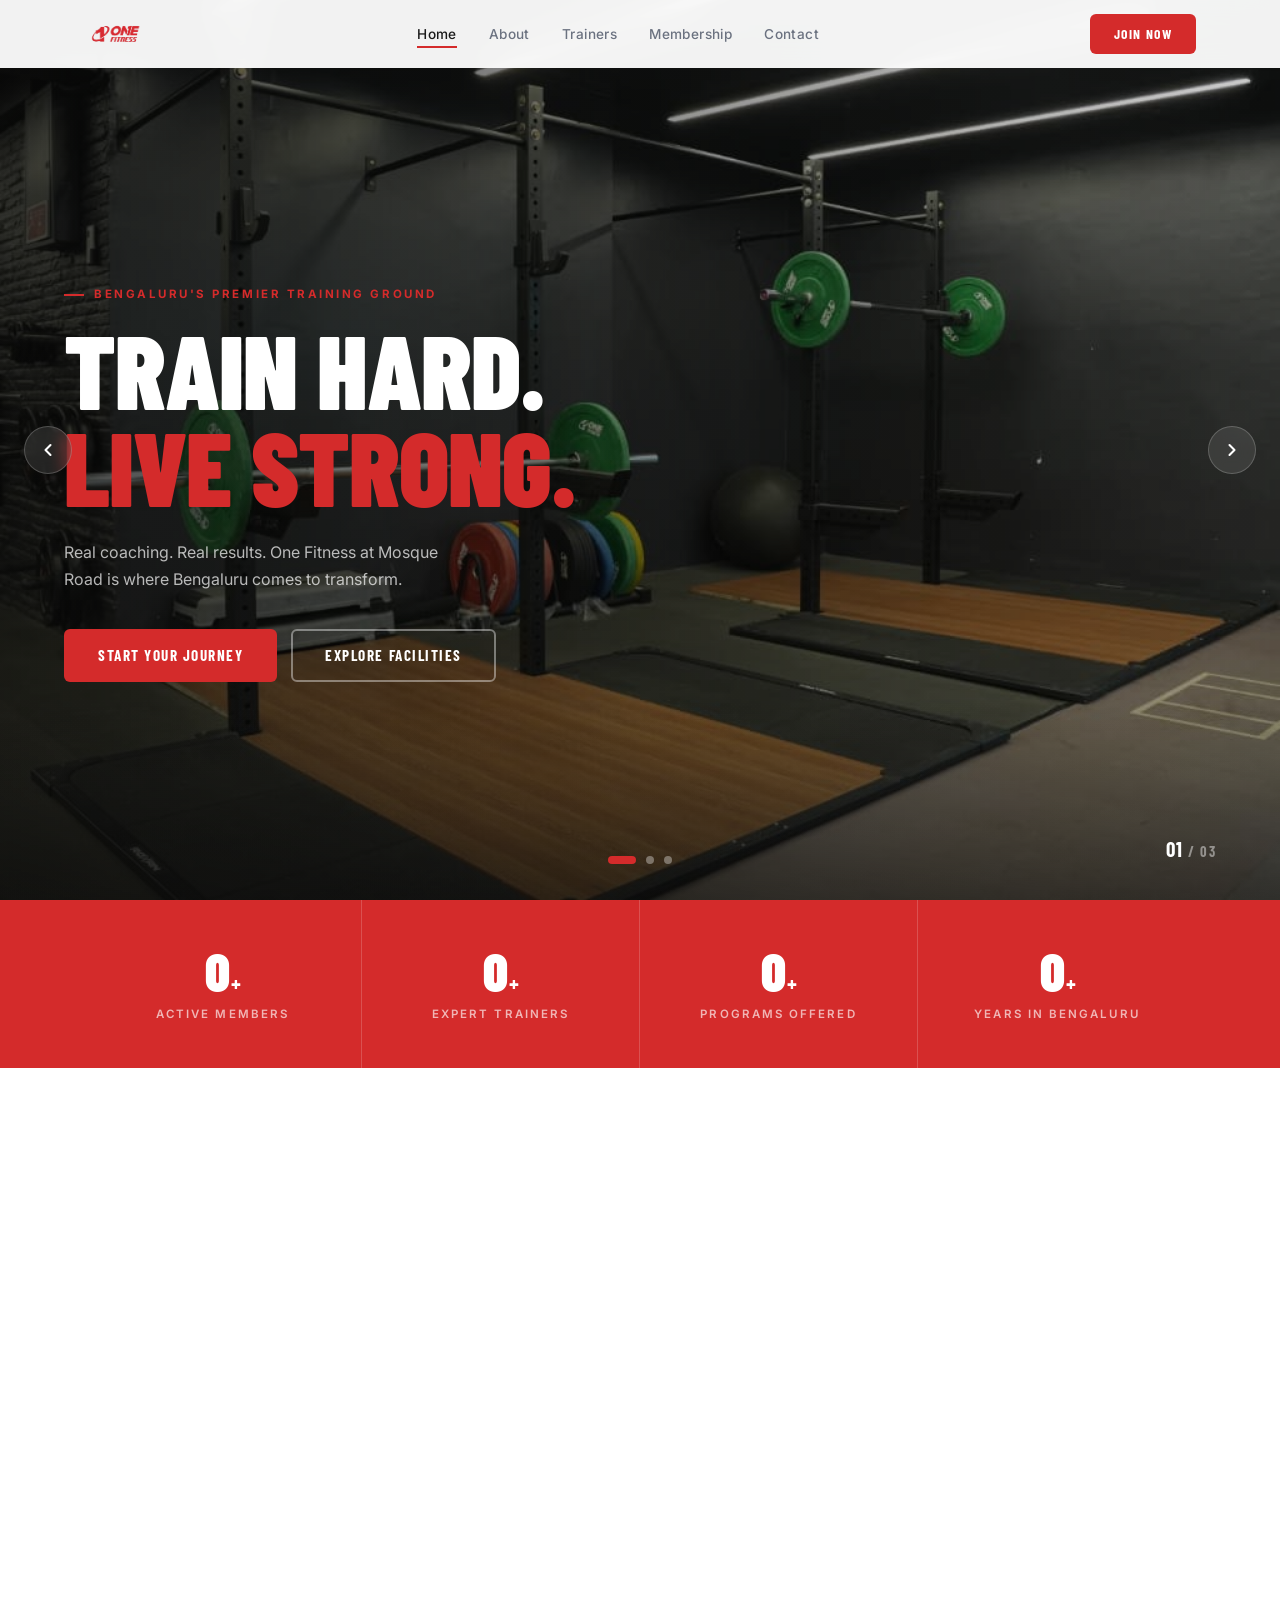
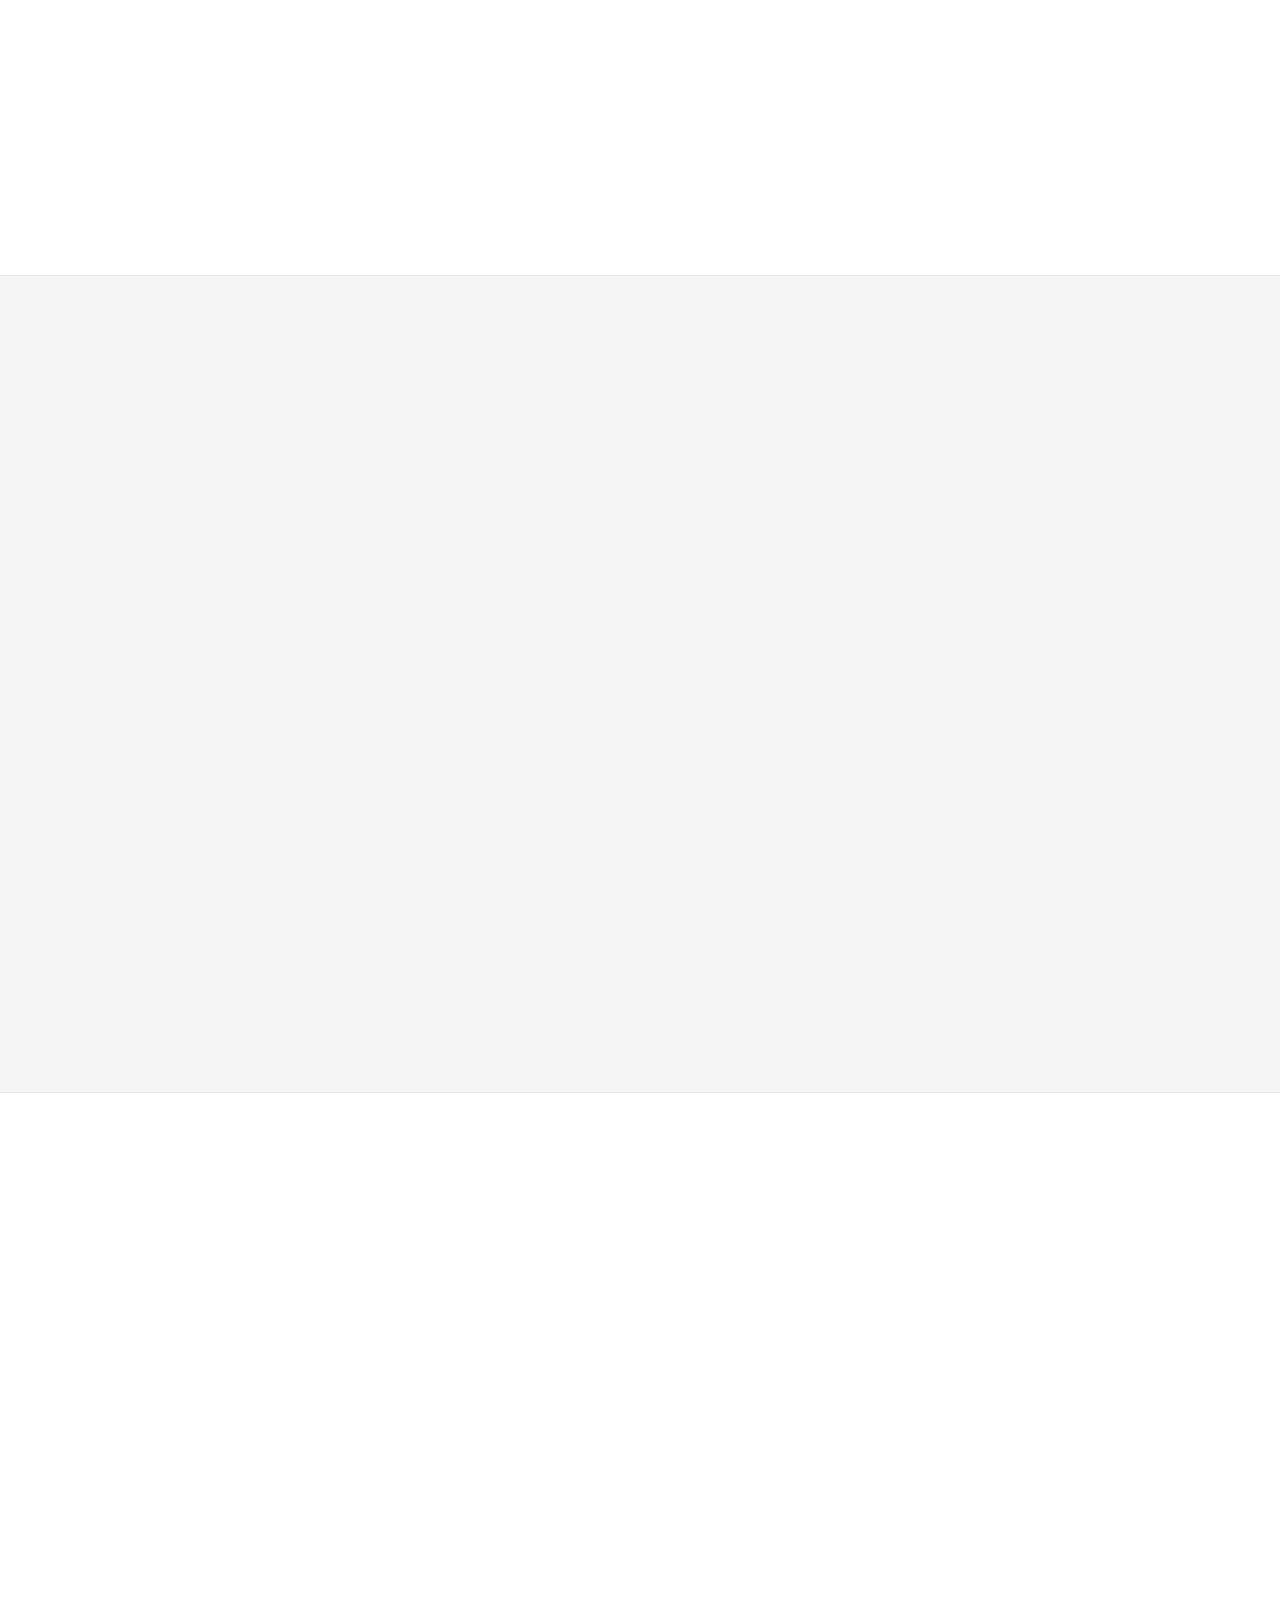
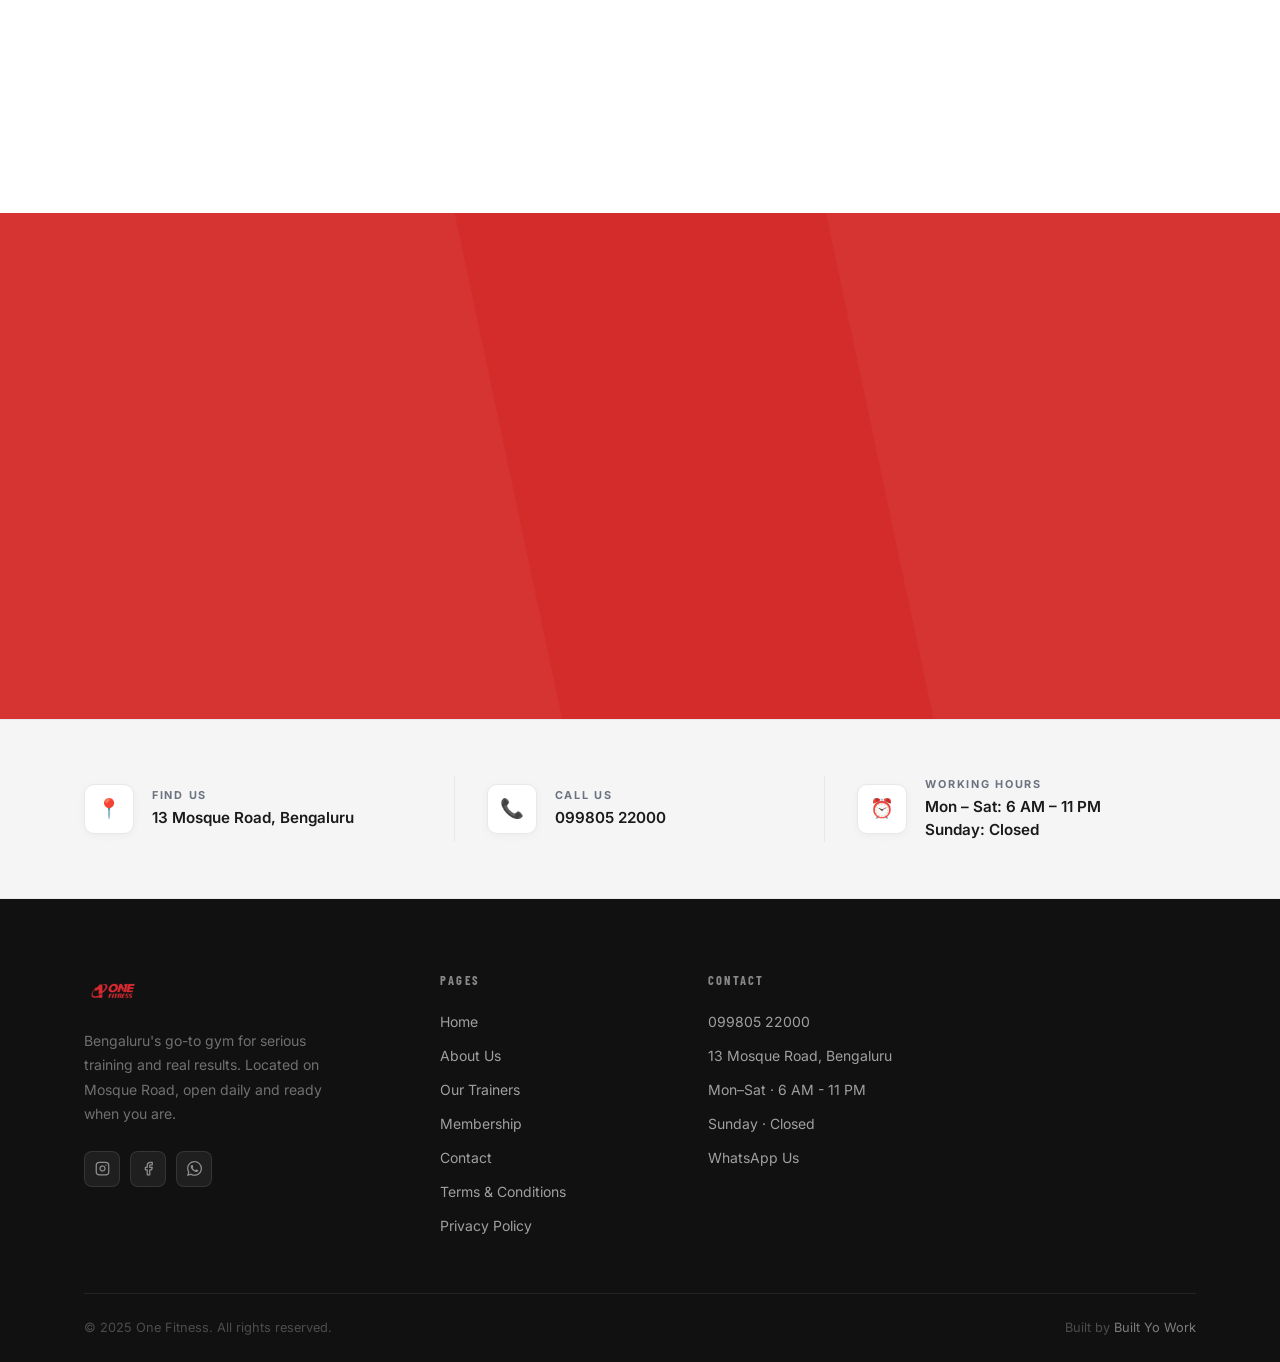
==== commit 32e10a5e: "Added whatsapp button and some other chnages" ====
--- a/index.html
+++ b/index.html
@@ -112,7 +112,7 @@
     </div>
     <div class="stat-item">
       <div class="stat-number">
-        <span class="counter" data-target="5">0</span><span class="stat-suffix">+</span>
+        <span class="counter" data-target="15">0</span><span class="stat-suffix">+</span>
       </div>
       <div class="stat-label">Years in Bengaluru</div>
     </div>
--- a/style.css
+++ b/style.css
@@ -1022,6 +1022,29 @@
 .reveal-delay-3 { transition-delay: 0.3s; }
 .reveal-delay-4 { transition-delay: 0.4s; }
 .reveal-delay-5 { transition-delay: 0.5s; }
+/* ══════════════════════════════════════════════════════════════
+   whatsapp floating
+══════════════════════════════════════════════════════════════ */
+
+.whatsapp-float{
+    position:fixed;
+    bottom:25px;
+    right:25px;
+    width:60px;
+    height:60px;
+    border-radius:50%;
+    background:#25D366;
+    display:flex;
+    align-items:center;
+    justify-content:center;
+    box-shadow:0 4px 15px rgba(0,0,0,.25);
+    z-index:9999;
+    transition:.3s;
+}
+
+.whatsapp-float:hover{
+    transform:scale(1.1);
+}
 
 /* ══════════════════════════════════════════════════════════════
    RESPONSIVE — TABLET ≤ 900px
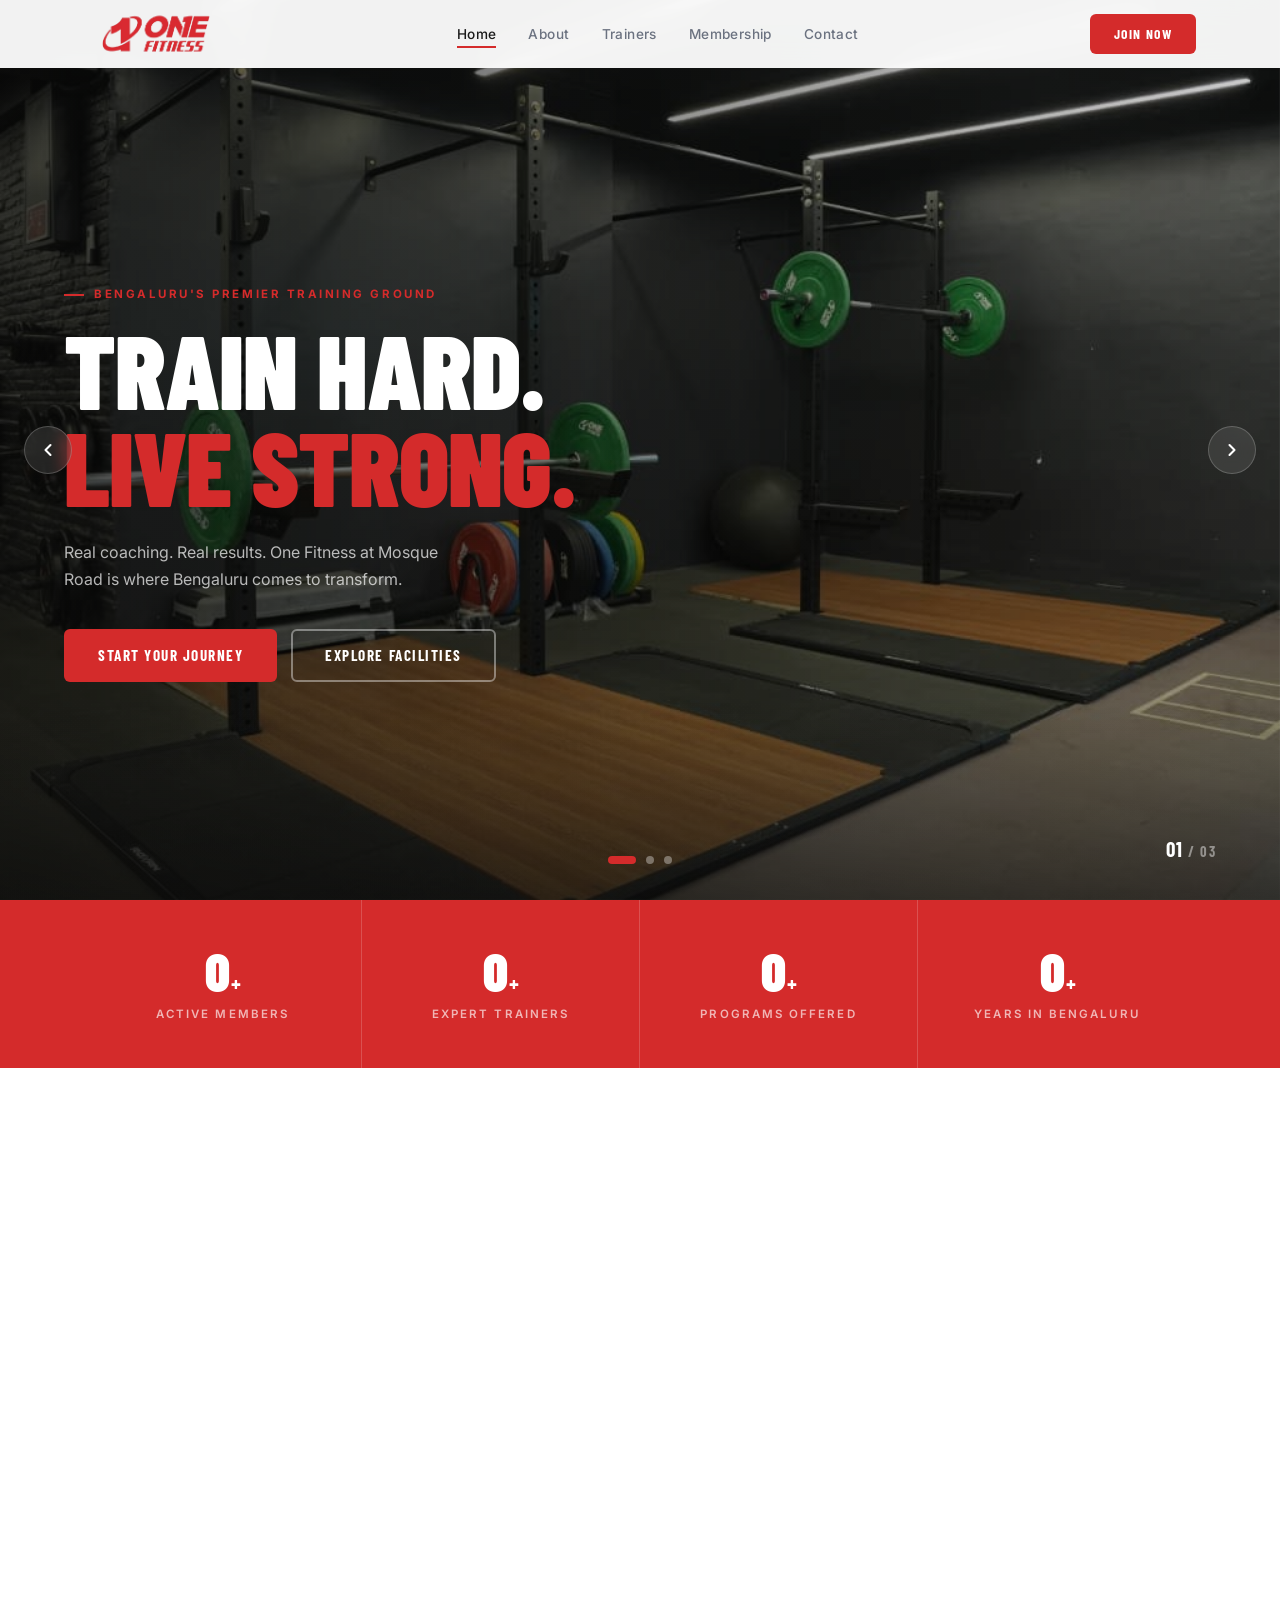
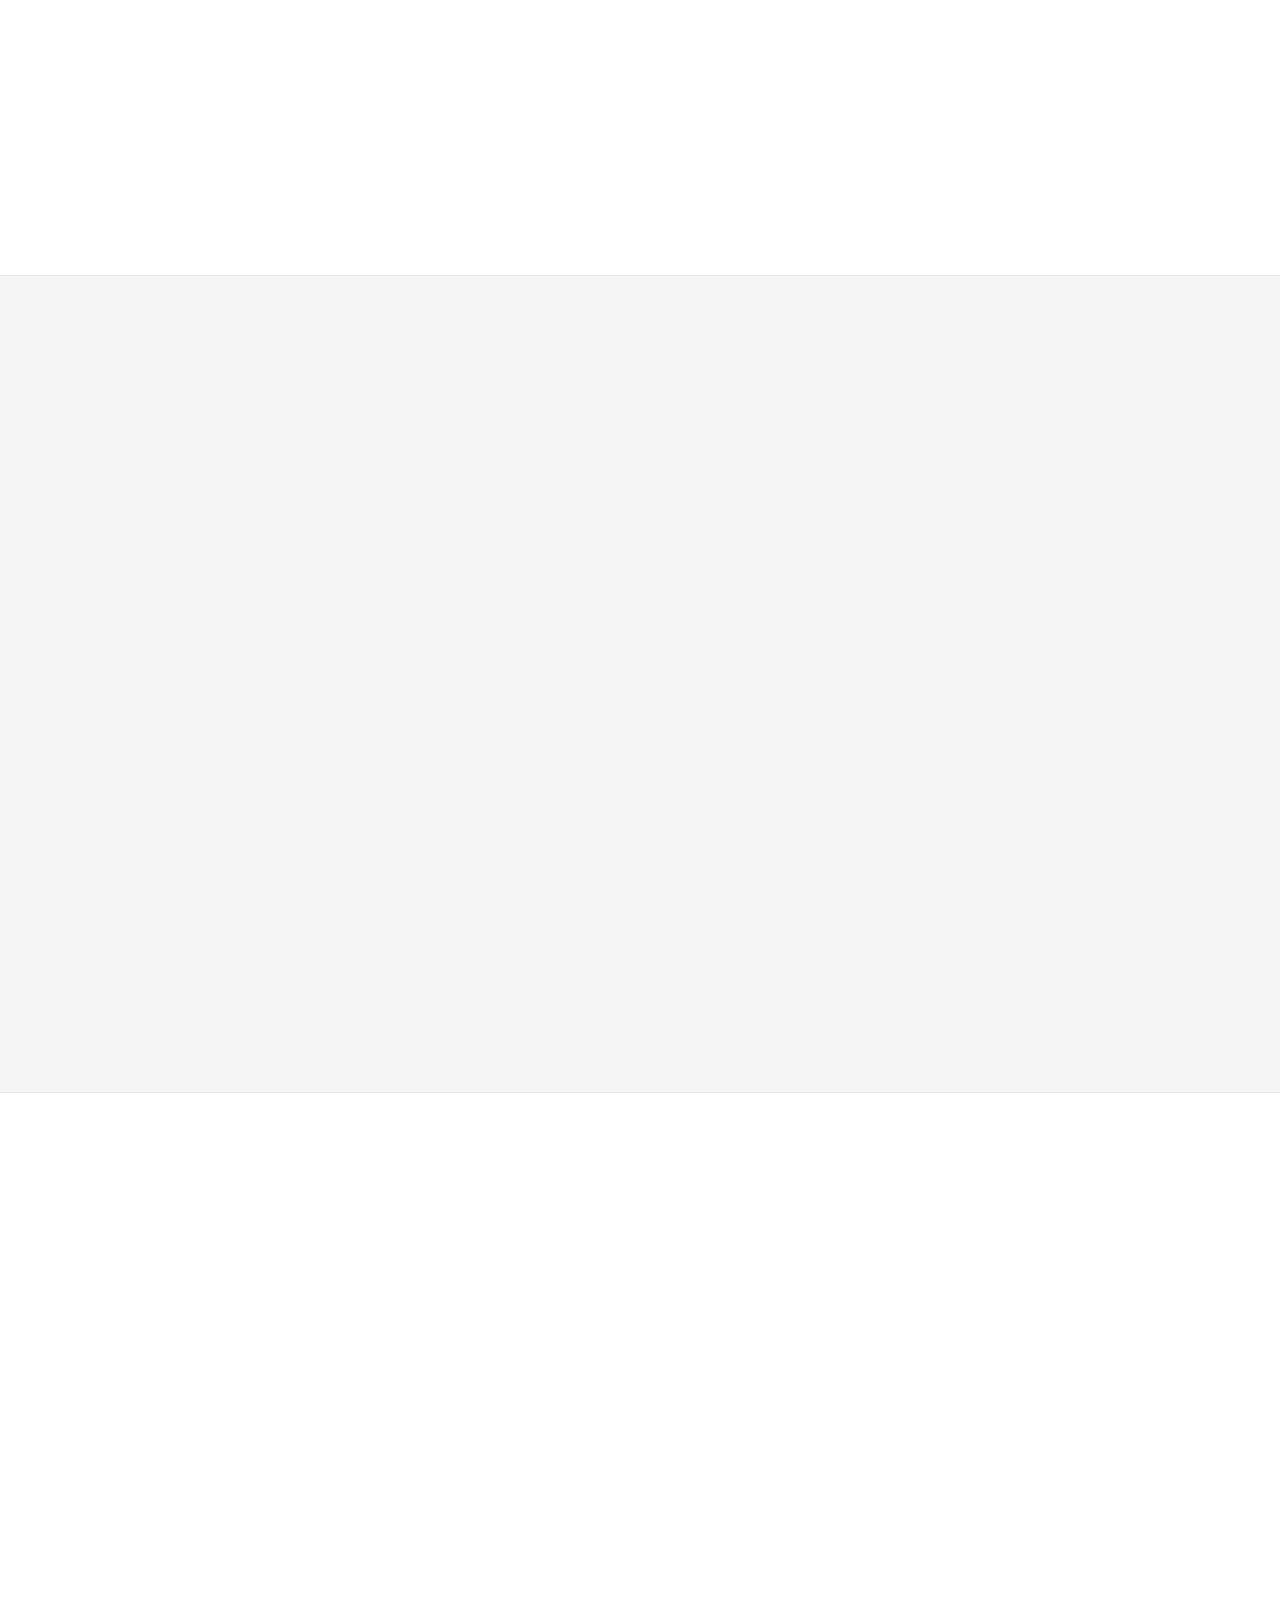
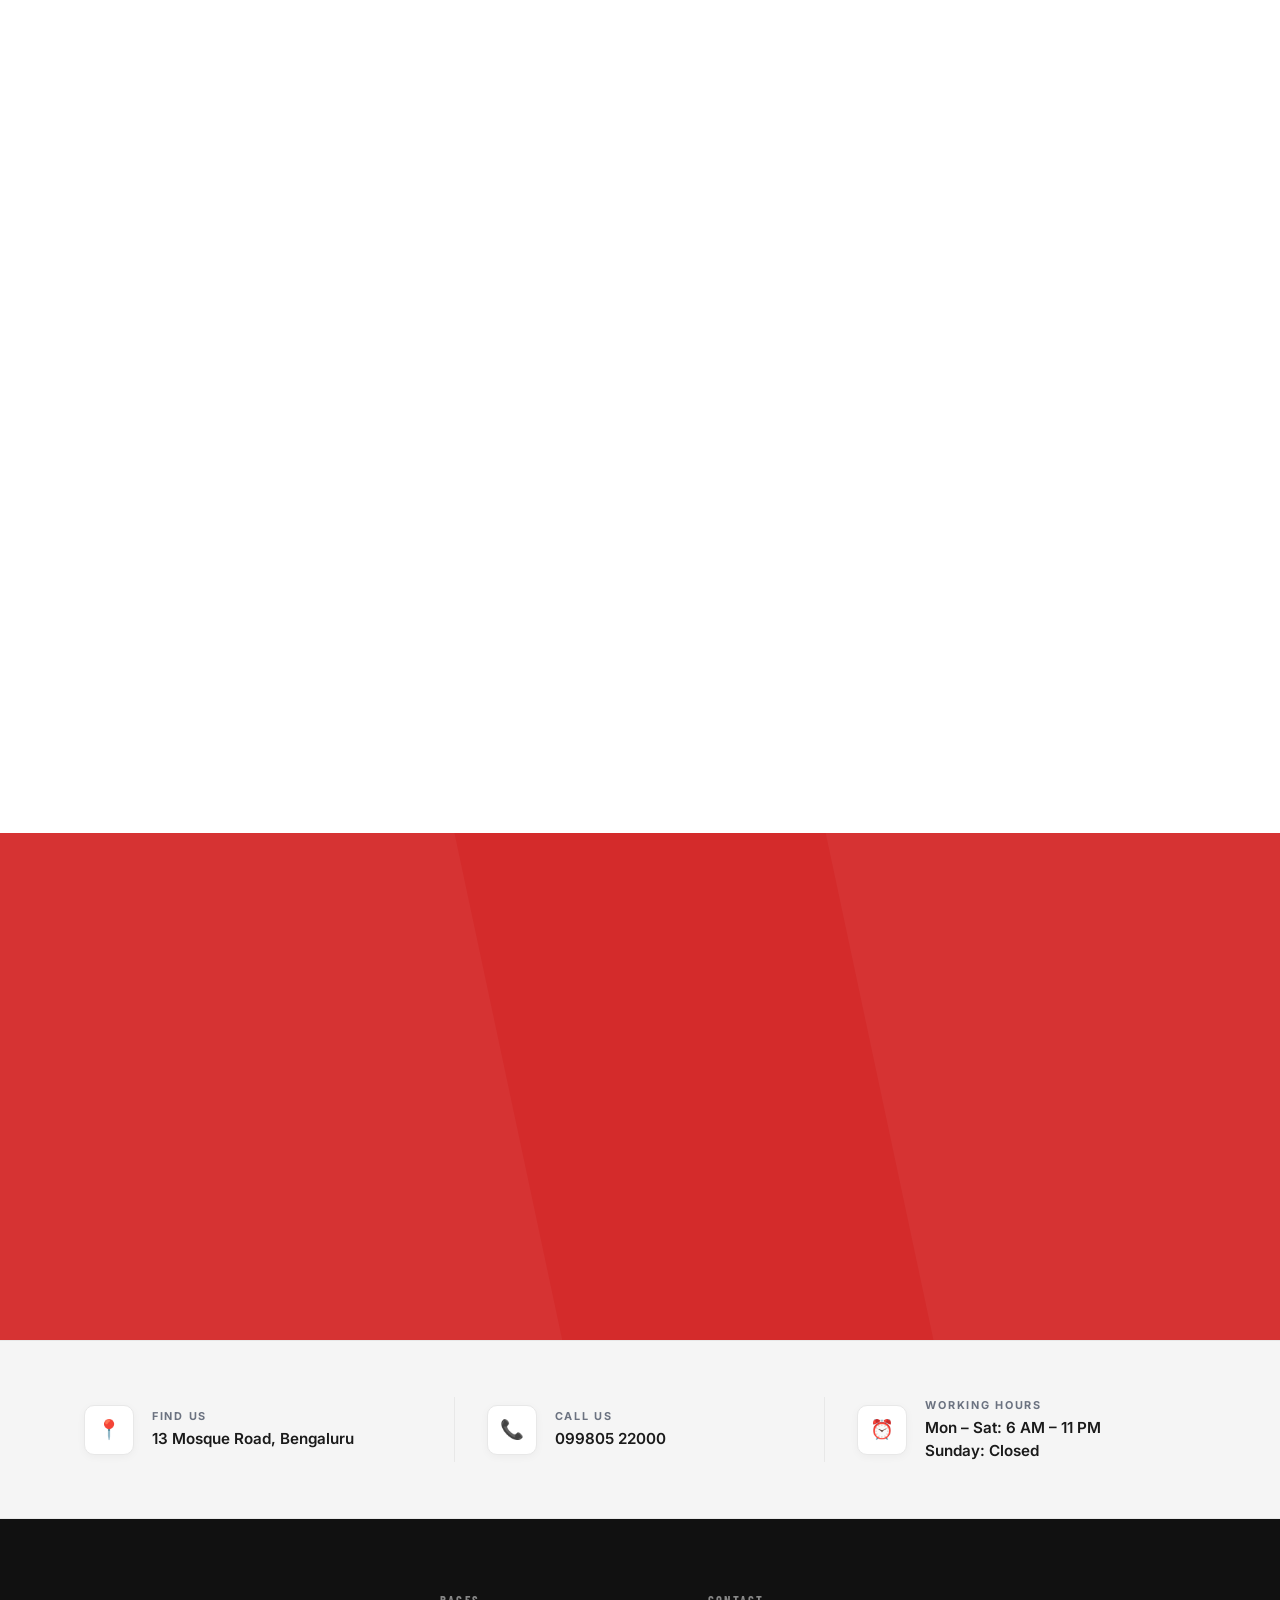
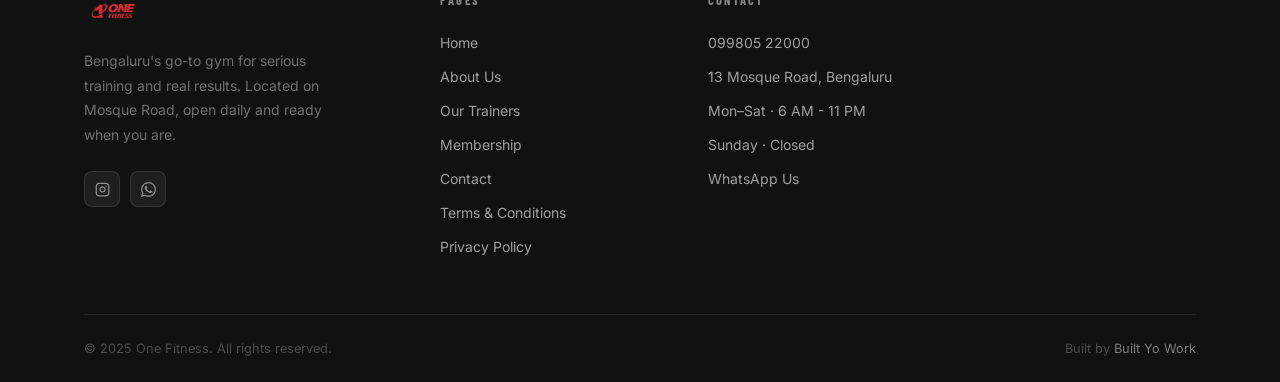
==== commit 386d1777: "logo links text" ====
--- a/index.html
+++ b/index.html
@@ -12,6 +12,7 @@
   <link rel="preconnect" href="https://fonts.gstatic.com" crossorigin>
   <link href="https://fonts.googleapis.com/css2?family=Barlow+Condensed:ital,wght@0,400;0,600;0,700;0,800;0,900;1,700&family=Inter:wght@300;400;500;600;700&display=swap" rel="stylesheet">
   <link rel="stylesheet" href="style.css">
+  <link rel="stylesheet" href="style_pages.css">
 </head>
 <body>
 
@@ -234,7 +235,7 @@
           Real People,<br><em>Real Results.</em>
         </h2>
       </div>
-      <a href="#contact-strip" class="btn-primary reveal" style="height:fit-content;">Join Them</a>
+      <a href="contact.html#booking-form" class="btn-primary reveal" style="height:fit-content;">Join Them</a>
     </div>
 
     <div class="testimonials-grid">
@@ -261,7 +262,45 @@
           </div>
         </div>
       </div>
-
+<div class="tcard reveal">
+        <div class="tcard-stars">★★★★</div>
+        <p class="tcard-text">"One of the best gyms in the area! The equipment is well-maintained, and the environment is clean and energetic. The trainer Ajay sir is highly knowledgeable and always ready to guide with proper form and personalized workout plans. I’ve seen noticeable improvements in my strength and endurance since joining. Highly recommended for anyone serious about their fitness journey."</p>
+        <div class="tcard-author">
+          <div class="tcard-avatar">MOS</div>
+          <div>
+            <div class="tcard-name">Mohammed owaiz Sharieff</div>
+            <div class="tcard-meta">Member since 2020 · Strength Training</div>
+          </div>
+        </div>
+      </div>
+
+
+      <div class="tcard reveal reveal-delay-1">
+        <div class="tcard-stars">★★★★★</div>
+        <p class="tcard-text">"My experience at the gym has been absolutely amazing. The facilities are excellent—clean, well-maintained, and thoughtfully organized. I usually attend in the evenings, and the trainers are consistently professional and highly skilled."</p>
+        <div class="tcard-author">
+          <div class="tcard-avatar">AC</div>
+          <div>
+            <div class="tcard-name">Assaians Creed</div>
+            <div class="tcard-meta">Member since 2021 · Strength Training And Fat loss</div>
+          </div>
+        </div>
+      </div>
+      
+
+      <div class="tcard reveal reveal-delay-1">
+        <div class="tcard-stars">★★★★</div>
+        <p class="tcard-text">"My experience at One Fitness Frazer Town has been incredible. As a beginner, entering my fitness journey, I had many questions and had consulted many other gyms before. I finally chose One Fitness. Gym is not very crowded and there is always someone on the floor helping you. The staffs at the gym are warm and welcoming. Membership process was smooth. Albion & Johnny provided all the details of enrolment and took care of the training process."</p>
+        <div class="tcard-author">
+          <div class="tcard-avatar">AR</div>
+          <div>
+            <div class="tcard-name">Abirami R</div>
+            <div class="tcard-meta">Member since 2025 · Cardio And Strength</div>
+          </div>
+        </div>
+      </div>
+      
+      
       <div class="tcard reveal reveal-delay-2">
         <div class="tcard-stars">★★★★★</div>
         <p class="tcard-text">"Super convenient location and timings that work with my schedule. The trainers push you just the right amount. Best value-for-money membership in the area, hands down."</p>
@@ -302,7 +341,7 @@
       <div>
         <div class="contact-label">Find Us</div>
         <div class="contact-value">
-          <a href="https://maps.google.com/?q=13+Mosque+Road+Bengaluru" target="_blank" rel="noopener">
+          <a href="https://maps.app.goo.gl/cLrfJW8P4tMT5SYp6" target="_blank" rel="noopener">
             13 Mosque Road, Bengaluru
           </a>
         </div>
--- a/style.css
+++ b/style.css
@@ -176,7 +176,7 @@
   flex-shrink: 0;
 }
 .logo-wrap img {
-  height: 44px;
+  height: 100px;
   width: auto;
 }
 /* Fallback text logo if image missing */
--- a/style_pages.css
+++ b/style_pages.css
@@ -0,0 +1,779 @@
+/* ============================================================
+   PAGE-SPECIFIC STYLES (Appended)
+   ============================================================ */
+
+/* ── Utilities ──────────────────────────────────────────────── */
+.text-center { text-align: center; }
+.sub-text { font-size: 1.05rem; color: var(--muted); line-height: 1.6; }
+
+/* ── Page Hero (Shared for internal pages) ──────────────────── */
+.page-hero {
+  position: relative;
+  padding: 160px 0 100px;
+  background: var(--black);
+  overflow: hidden;
+}
+.page-hero-bg {
+  position: absolute;
+  inset: 0;
+  background-size: cover;
+  background-position: center 30%;
+  opacity: 0.4;
+}
+.page-hero-scrim {
+  position: absolute;
+  inset: 0;
+  background: linear-gradient(to top, var(--black) 0%, transparent 100%);
+}
+.page-hero-content {
+  position: relative;
+  z-index: 2;
+  text-align: center;
+}
+.page-title {
+  font-family: 'Barlow Condensed', sans-serif;
+  font-size: clamp(3.5rem, 8vw, 5.5rem);
+  font-weight: 900;
+  color: #fff;
+  text-transform: uppercase;
+  line-height: 0.95;
+  letter-spacing: -0.01em;
+}
+.page-title em { color: var(--red); font-style: normal; }
+
+/* ── About: Intro ───────────────────────────────────────────── */
+.about-intro { padding: 100px 0; background: #fff; }
+.about-intro-grid {
+  display: grid;
+  grid-template-columns: 1fr 1fr;
+  gap: 60px;
+  align-items: center;
+}
+.about-intro-text p {
+  font-size: 1.05rem;
+  color: var(--muted);
+  line-height: 1.7;
+  margin-bottom: 20px;
+}
+.about-intro-text p:last-child { margin-bottom: 0; }
+.image-frame {
+  width: 100%;
+  aspect-ratio: 4/3;
+  border-radius: 12px;
+  overflow: hidden;
+  box-shadow: 0 20px 40px rgba(0,0,0,0.08);
+}
+
+/* ── About: Facilities ──────────────────────────────────────── */
+.facilities-section {
+  padding: 100px 0;
+  background: var(--gray);
+  border-top: 1px solid var(--border);
+}
+.facilities-header { margin-bottom: 60px; }
+.facilities-header p.sub-text { max-width: 600px; margin: 16px auto 0; }
+
+.equipment-grid {
+  display: grid;
+  grid-template-columns: repeat(2, 1fr);
+  gap: 30px;
+}
+.equipment-category {
+  background: #fff;
+  padding: 40px;
+  border-radius: 12px;
+  border: 1px solid var(--border);
+  box-shadow: 0 4px 12px rgba(0,0,0,0.02);
+  transition: transform 0.25s, box-shadow 0.25s;
+}
+.equipment-category:hover {
+  transform: translateY(-4px);
+  box-shadow: 0 12px 32px rgba(0,0,0,0.06);
+}
+.eq-icon {
+  font-size: 2.4rem;
+  margin-bottom: 20px;
+}
+.equipment-category h3 {
+  font-family: 'Barlow Condensed', sans-serif;
+  font-size: 1.6rem;
+  font-weight: 800;
+  text-transform: uppercase;
+  color: var(--dark);
+  margin-bottom: 16px;
+  letter-spacing: 0.02em;
+}
+.eq-list {
+  list-style: none;
+  display: flex;
+  flex-direction: column;
+  gap: 12px;
+}
+.eq-list li {
+  position: relative;
+  padding-left: 24px;
+  color: var(--muted);
+  font-size: 0.95rem;
+  line-height: 1.5;
+}
+.eq-list li::before {
+  content: '✓';
+  position: absolute;
+  left: 0; top: 0;
+  color: var(--red);
+  font-weight: bold;
+}
+.eq-list li strong { color: var(--dark); }
+
+/* ── Trainers: Grid ─────────────────────────────────────────── */
+.trainers-section { padding: 100px 0; background: #fff; }
+.trainers-grid {
+  display: grid;
+  grid-template-columns: repeat(3, 1fr);
+  gap: 30px;
+}
+.trainer-card {
+  background: var(--gray);
+  border: 1px solid var(--border);
+  border-radius: 12px;
+  overflow: hidden;
+  transition: transform 0.25s, box-shadow 0.25s;
+}
+.trainer-card:hover {
+  transform: translateY(-6px);
+  box-shadow: 0 16px 40px rgba(0,0,0,0.08);
+}
+.trainer-img {
+  width: 100%;
+  aspect-ratio: 1/1;
+  background: #E0E0E0;
+  position: relative;
+}
+.placeholder-img {
+  position: absolute;
+  inset: 0;
+  display: flex;
+  align-items: center;
+  justify-content: center;
+  color: var(--muted);
+  font-weight: 500;
+}
+.trainer-info { padding: 24px; }
+.trainer-info h3 {
+  font-family: 'Barlow Condensed', sans-serif;
+  font-size: 1.5rem;
+  font-weight: 800;
+  text-transform: uppercase;
+  color: var(--dark);
+  margin-bottom: 4px;
+}
+.trainer-role {
+  font-size: 0.85rem;
+  font-weight: 600;
+  color: var(--red);
+  text-transform: uppercase;
+  letter-spacing: 0.05em;
+  margin-bottom: 16px;
+}
+.trainer-certs {
+  display: flex;
+  flex-wrap: wrap;
+  gap: 8px;
+  margin-bottom: 16px;
+}
+.trainer-certs span {
+  font-size: 0.72rem;
+  font-weight: 600;
+  background: #fff;
+  border: 1px solid var(--border);
+  padding: 4px 10px;
+  border-radius: 4px;
+  color: var(--dark);
+}
+.trainer-bio {
+  font-size: 0.9rem;
+  color: var(--muted);
+  line-height: 1.6;
+}
+
+.support-card {
+  max-width: 600px;
+  margin: 0 auto;
+  background: #fff;
+  border-color: var(--red-muted);
+}
+
+/* ── Membership: Flip Cards ─────────────────────────────────── */
+.membership-section { padding: 100px 0; background: var(--gray); }
+.membership-grid {
+  display: grid;
+  grid-template-columns: repeat(3, 1fr);
+  gap: 30px;
+  max-width: 1100px;
+  margin: 0 auto;
+}
+.flip-card {
+  perspective: 1000px;
+  cursor: pointer;
+  min-height: 420px;
+}
+.flip-card-inner {
+  position: relative;
+  width: 100%;
+  height: 100%;
+  transition: transform 0.8s cubic-bezier(0.4, 0.2, 0.2, 1);
+  transform-style: preserve-3d;
+}
+.flip-card.flipped .flip-card-inner {
+  transform: rotateY(180deg);
+}
+.flip-card-front, .flip-card-back {
+  position: absolute;
+  inset: 0;
+  -webkit-backface-visibility: hidden;
+  backface-visibility: hidden;
+  border-radius: 16px;
+  padding: 40px 24px;
+  display: flex;
+  flex-direction: column;
+  justify-content: center;
+  align-items: center;
+  text-align: center;
+  box-shadow: 0 12px 32px rgba(0,0,0,0.06);
+}
+.flip-card-front {
+  background: #fff;
+  border: 1px solid var(--border);
+}
+.flip-card-back {
+  background: var(--dark);
+  color: #fff;
+  transform: rotateY(180deg);
+  border: 1px solid #333;
+}
+.fc-duration {
+  font-family: 'Barlow Condensed', sans-serif;
+  font-size: 2.2rem;
+  font-weight: 800;
+  text-transform: uppercase;
+  color: var(--dark);
+  margin-bottom: 12px;
+}
+.fc-price {
+  font-size: 3.5rem;
+  font-weight: 800;
+  color: var(--red);
+  margin-bottom: 24px;
+  line-height: 1;
+}
+.fc-hint {
+  font-size: 0.9rem;
+  color: var(--muted);
+  text-transform: uppercase;
+  letter-spacing: 0.05em;
+  display: flex;
+  align-items: center;
+  gap: 8px;
+  margin-top: auto;
+}
+.fc-hint::after {
+  content: '↻';
+  font-size: 1.2rem;
+}
+.flip-card-back .eq-list {
+  text-align: left;
+  width: 100%;
+  margin: 0 auto auto;
+}
+.flip-card-back .eq-list li {
+  color: #ddd;
+  font-size: 0.95rem;
+  padding-left: 28px;
+  margin-bottom: 14px;
+}
+.flip-card-back .eq-list li::before {
+  color: var(--red);
+}
+.fc-btn {
+  margin-top: 24px;
+  width: 100%;
+}
+
+/* ── Contact Page ───────────────────────────────────────────── */
+.contact-page-section { padding: 100px 0; background: var(--gray); }
+.contact-page-grid {
+  display: grid;
+  grid-template-columns: 1fr 1fr;
+  gap: 60px;
+}
+.contact-left, .contact-right { display: flex; flex-direction: column; gap: 40px; }
+.contact-header { margin-bottom: 10px; }
+.c-box {
+  background: #fff;
+  padding: 24px;
+  border-radius: 12px;
+  border: 1px solid var(--border);
+  box-shadow: 0 4px 12px rgba(0,0,0,0.02);
+  margin-bottom: 20px;
+}
+.c-box h4 {
+  font-family: 'Barlow Condensed', sans-serif;
+  font-size: 1.3rem;
+  text-transform: uppercase;
+  margin-bottom: 8px;
+  color: var(--dark);
+}
+.c-box p { color: var(--muted); font-size: 0.95rem; line-height: 1.5; }
+.c-box .c-note { font-size: 0.85rem; color: #aaa; margin-top: 8px; }
+
+.booking-form-wrap {
+  background: #fff;
+  padding: 40px;
+  border-radius: 12px;
+  border: 1px solid var(--border);
+  box-shadow: 0 12px 32px rgba(0,0,0,0.06);
+}
+.booking-form-wrap h3 {
+  font-family: 'Barlow Condensed', sans-serif;
+  font-size: 1.8rem;
+  text-transform: uppercase;
+  margin-bottom: 20px;
+}
+.booking-form .form-group { margin-bottom: 16px; }
+.booking-form input, .booking-form select {
+  width: 100%;
+  padding: 14px 16px;
+  border: 1px solid var(--border);
+  border-radius: 8px;
+  font-family: 'Inter', sans-serif;
+  font-size: 0.95rem;
+  background: var(--gray);
+  color: var(--dark);
+}
+.booking-form input:focus, .booking-form select:focus {
+  outline: none;
+  border-color: var(--red);
+  box-shadow: 0 0 0 3px rgba(212,43,43,0.1);
+}
+
+.why-us-box {
+  background: var(--dark);
+  color: #fff;
+  padding: 40px;
+  border-radius: 12px;
+  box-shadow: 0 12px 32px rgba(0,0,0,0.1);
+}
+.why-us-box .eq-list li { color: #ddd; margin-bottom: 12px; }
+
+.map-wrap {
+  width: 100%;
+  height: 300px;
+  border-radius: 12px;
+  overflow: hidden;
+  box-shadow: 0 4px 12px rgba(0,0,0,0.05);
+}
+
+.faq-item {
+  background: #fff;
+  padding: 20px;
+  border-radius: 8px;
+  border: 1px solid var(--border);
+  margin-bottom: 16px;
+}
+.faq-item strong { display: block; margin-bottom: 8px; color: var(--dark); font-size: 1.05rem; }
+.faq-item p { color: var(--muted); font-size: 0.95rem; line-height: 1.5; }
+
+/* ── Legal Pages ────────────────────────────────────────────── */
+.legal-section { padding: 60px 0 100px; background: #fff; }
+.legal-content {
+  max-width: 800px;
+  margin: 0 auto;
+}
+.legal-content h2 {
+  font-family: 'Barlow Condensed', sans-serif;
+  font-size: 1.8rem;
+  text-transform: uppercase;
+  color: var(--dark);
+  margin: 40px 0 16px;
+}
+.legal-content p {
+  color: var(--muted);
+  font-size: 1.05rem;
+  line-height: 1.7;
+  margin-bottom: 20px;
+}
+.legal-content ul {
+  color: var(--muted);
+  font-size: 1.05rem;
+  line-height: 1.7;
+  margin-bottom: 20px;
+  padding-left: 24px;
+}
+.legal-content ul li {
+  margin-bottom: 8px;
+}
+.legal-content a {
+  color: var(--red);
+  text-decoration: underline;
+}
+
+/* ── FIX: Ensure Trainer Images don't jitter in size ────────── */
+.trainer-img img {
+  position: absolute;
+  top: 0;
+  left: 0;
+  width: 100%;
+  height: 100%;
+  object-fit: cover;
+}
+
+/* ── Gallery ────────────────────────────────────────────────── */
+.gallery-section { padding: 80px 0; background: #fff; }
+.gallery-grid {
+  display: grid;
+  grid-template-columns: repeat(3, 1fr);
+  gap: 20px;
+  margin-top: 40px;
+}
+.gallery-item {
+  width: 100%;
+  aspect-ratio: 4/3;
+  background: var(--gray);
+  border-radius: 12px;
+  overflow: hidden;
+  position: relative;
+}
+.gallery-item img {
+  width: 100%;
+  height: 100%;
+  object-fit: cover;
+  position: absolute;
+  top: 0; left: 0;
+}
+@media (max-width: 900px) {
+  .gallery-grid { grid-template-columns: repeat(2, 1fr); }
+}
+@media (max-width: 560px) {
+  .gallery-grid { grid-template-columns: 1fr; }
+}
+
+/* ── Responsive ─────────────────────────────────────────────── */
+@media (max-width: 900px) {
+  .about-intro-grid { grid-template-columns: 1fr; }
+  .equipment-grid { grid-template-columns: 1fr; }
+  .trainers-grid { grid-template-columns: repeat(2, 1fr); }
+  .membership-grid { grid-template-columns: 1fr; max-width: 400px; }
+  .contact-page-grid { grid-template-columns: 1fr; gap: 40px; }
+}
+@media (max-width: 560px) {
+  .trainers-grid { grid-template-columns: 1fr; }
+}
+
+/* ============================================================
+   ONE FITNESS — Lead Generation Popup
+   ============================================================ */
+
+/* Overlay */
+#of-popup-overlay,
+#of-success-overlay {
+  position: fixed;
+  inset: 0;
+  z-index: 9999;
+  display: flex;
+  align-items: center;
+  justify-content: center;
+  background: rgba(0, 0, 0, 0.72);
+  backdrop-filter: blur(6px);
+  -webkit-backdrop-filter: blur(6px);
+  opacity: 0;
+  transition: opacity 0.35s ease;
+  padding: 1rem;
+}
+
+#of-popup-overlay.of-popup-visible,
+#of-success-overlay.of-popup-visible {
+  opacity: 1;
+}
+
+/* Card — glassmorphism */
+#of-popup-card {
+  position: relative;
+  background: rgba(12, 12, 12, 0.92);
+  border: 1px solid rgba(255, 255, 255, 0.08);
+  border-radius: 20px;
+  padding: 2.5rem 2rem 2rem;
+  width: 100%;
+  max-width: 430px;
+  box-shadow:
+    0 0 0 1px rgba(225, 29, 72, 0.15),
+    0 32px 64px rgba(0, 0, 0, 0.7),
+    inset 0 1px 0 rgba(255, 255, 255, 0.06);
+  transform: translateY(24px) scale(0.97);
+  transition: transform 0.38s cubic-bezier(0.34, 1.56, 0.64, 1);
+}
+
+#of-popup-overlay.of-popup-visible #of-popup-card {
+  transform: translateY(0) scale(1);
+}
+
+/* Close button */
+#of-popup-close {
+  position: absolute;
+  top: 1rem;
+  right: 1rem;
+  background: rgba(255, 255, 255, 0.07);
+  border: 1px solid rgba(255, 255, 255, 0.1);
+  color: #aaa;
+  width: 32px;
+  height: 32px;
+  border-radius: 50%;
+  font-size: 1.2rem;
+  line-height: 1;
+  cursor: pointer;
+  display: flex;
+  align-items: center;
+  justify-content: center;
+  transition: background 0.2s, color 0.2s;
+  padding: 0;
+}
+
+#of-popup-close:hover {
+  background: rgba(225, 29, 72, 0.2);
+  color: #fff;
+  border-color: rgba(225, 29, 72, 0.4);
+}
+
+/* Badge */
+#of-popup-badge {
+  display: inline-block;
+  background: rgba(225, 29, 72, 0.15);
+  border: 1px solid rgba(225, 29, 72, 0.35);
+  color: #e11d48;
+  font-size: 0.65rem;
+  font-weight: 700;
+  letter-spacing: 0.12em;
+  text-transform: uppercase;
+  padding: 0.3em 0.75em;
+  border-radius: 100px;
+  margin-bottom: 1rem;
+}
+
+/* Heading */
+#of-popup-heading {
+  color: #ffffff;
+  font-size: clamp(1.35rem, 4vw, 1.65rem);
+  font-weight: 800;
+  line-height: 1.25;
+  margin: 0 0 0.5rem;
+  letter-spacing: -0.02em;
+}
+
+/* Subtitle */
+#of-popup-subtitle {
+  color: #9ca3af;
+  font-size: 0.9rem;
+  line-height: 1.55;
+  margin: 0 0 1.5rem;
+}
+
+/* Form fields */
+#of-popup-form {
+  display: flex;
+  flex-direction: column;
+  gap: 0.85rem;
+}
+
+.of-field-group {
+  display: flex;
+  flex-direction: column;
+  gap: 0.35rem;
+}
+
+.of-field-group label {
+  color: #d1d5db;
+  font-size: 0.78rem;
+  font-weight: 600;
+  letter-spacing: 0.04em;
+  text-transform: uppercase;
+}
+
+.of-field-group input {
+  background: rgba(255, 255, 255, 0.05);
+  border: 1px solid rgba(255, 255, 255, 0.1);
+  border-radius: 10px;
+  color: #ffffff;
+  font-size: 0.95rem;
+  padding: 0.7rem 0.9rem;
+  outline: none;
+  transition: border-color 0.2s, box-shadow 0.2s;
+  width: 100%;
+  box-sizing: border-box;
+}
+
+.of-field-group input::placeholder {
+  color: #4b5563;
+}
+
+.of-field-group input:focus {
+  border-color: rgba(225, 29, 72, 0.6);
+  box-shadow: 0 0 0 3px rgba(225, 29, 72, 0.12);
+  background: rgba(255, 255, 255, 0.07);
+}
+
+/* Submit button */
+#of-popup-submit {
+  margin-top: 0.4rem;
+  background: #e11d48;
+  border: none;
+  border-radius: 10px;
+  color: #fff;
+  font-size: 0.95rem;
+  font-weight: 700;
+  letter-spacing: 0.03em;
+  padding: 0.85rem 1.5rem;
+  cursor: pointer;
+  width: 100%;
+  transition: background 0.2s, transform 0.15s, box-shadow 0.2s;
+  display: flex;
+  align-items: center;
+  justify-content: center;
+  gap: 0.5rem;
+  box-shadow: 0 4px 20px rgba(225, 29, 72, 0.35);
+}
+
+#of-popup-submit:hover:not(:disabled) {
+  background: #be123c;
+  transform: translateY(-1px);
+  box-shadow: 0 6px 28px rgba(225, 29, 72, 0.5);
+}
+
+#of-popup-submit:active:not(:disabled) {
+  transform: translateY(0);
+}
+
+#of-popup-submit:disabled {
+  opacity: 0.65;
+  cursor: not-allowed;
+}
+
+#of-submit-spinner svg {
+  animation: of-spin 0.8s linear infinite;
+}
+
+/* Privacy note */
+#of-popup-privacy {
+  color: #6b7280;
+  font-size: 0.75rem;
+  text-align: center;
+  margin: 0.9rem 0 0;
+}
+
+/* Inline error */
+.of-inline-error {
+  color: #f87171;
+  font-size: 0.8rem;
+  text-align: center;
+  margin: 0.25rem 0 0;
+}
+
+/* ── Success modal ───────────────────────────────────────── */
+#of-success-card {
+  background: rgba(12, 12, 12, 0.95);
+  border: 1px solid rgba(225, 29, 72, 0.25);
+  border-radius: 20px;
+  padding: 2.5rem 2rem;
+  width: 100%;
+  max-width: 380px;
+  text-align: center;
+  box-shadow: 0 32px 64px rgba(0, 0, 0, 0.7);
+  transform: scale(0.92);
+  transition: transform 0.38s cubic-bezier(0.34, 1.56, 0.64, 1);
+}
+
+#of-success-overlay.of-popup-visible #of-success-card {
+  transform: scale(1);
+}
+
+#of-success-icon {
+  width: 72px;
+  height: 72px;
+  background: rgba(225, 29, 72, 0.1);
+  border-radius: 50%;
+  display: flex;
+  align-items: center;
+  justify-content: center;
+  margin: 0 auto 1.25rem;
+  border: 1px solid rgba(225, 29, 72, 0.25);
+}
+
+#of-success-card h3 {
+  color: #fff;
+  font-size: 1.4rem;
+  font-weight: 800;
+  margin: 0 0 0.75rem;
+}
+
+#of-success-card p {
+  color: #9ca3af;
+  font-size: 0.9rem;
+  line-height: 1.6;
+  margin: 0 0 1.5rem;
+}
+
+#of-success-close {
+  background: #e11d48;
+  border: none;
+  border-radius: 10px;
+  color: #fff;
+  font-size: 0.9rem;
+  font-weight: 700;
+  padding: 0.7rem 2rem;
+  cursor: pointer;
+  transition: background 0.2s;
+}
+
+#of-success-close:hover {
+  background: #be123c;
+}
+
+/* ── Animations ─────────────────────────────────────────── */
+@keyframes of-spin {
+  to { transform: rotate(360deg); }
+}
+
+@keyframes of-shake {
+  0%, 100% { transform: translateX(0); }
+  20%       { transform: translateX(-6px); }
+  40%       { transform: translateX(6px); }
+  60%       { transform: translateX(-4px); }
+  80%       { transform: translateX(4px); }
+}
+
+.of-shake {
+  animation: of-shake 0.4s ease;
+}
+
+/* ── Reduced motion ─────────────────────────────────────── */
+@media (prefers-reduced-motion: reduce) {
+  #of-popup-card,
+  #of-success-card,
+  #of-popup-overlay,
+  #of-success-overlay {
+    transition: opacity 0.2s ease;
+    transform: none !important;
+  }
+  #of-submit-spinner svg {
+    animation: none;
+  }
+}
+
+/* ── Mobile ─────────────────────────────────────────────── */
+@media (max-width: 480px) {
+  #of-popup-card {
+    padding: 2rem 1.25rem 1.5rem;
+    border-radius: 16px;
+  }
+  #of-popup-heading {
+    font-size: 1.25rem;
+  }
+}
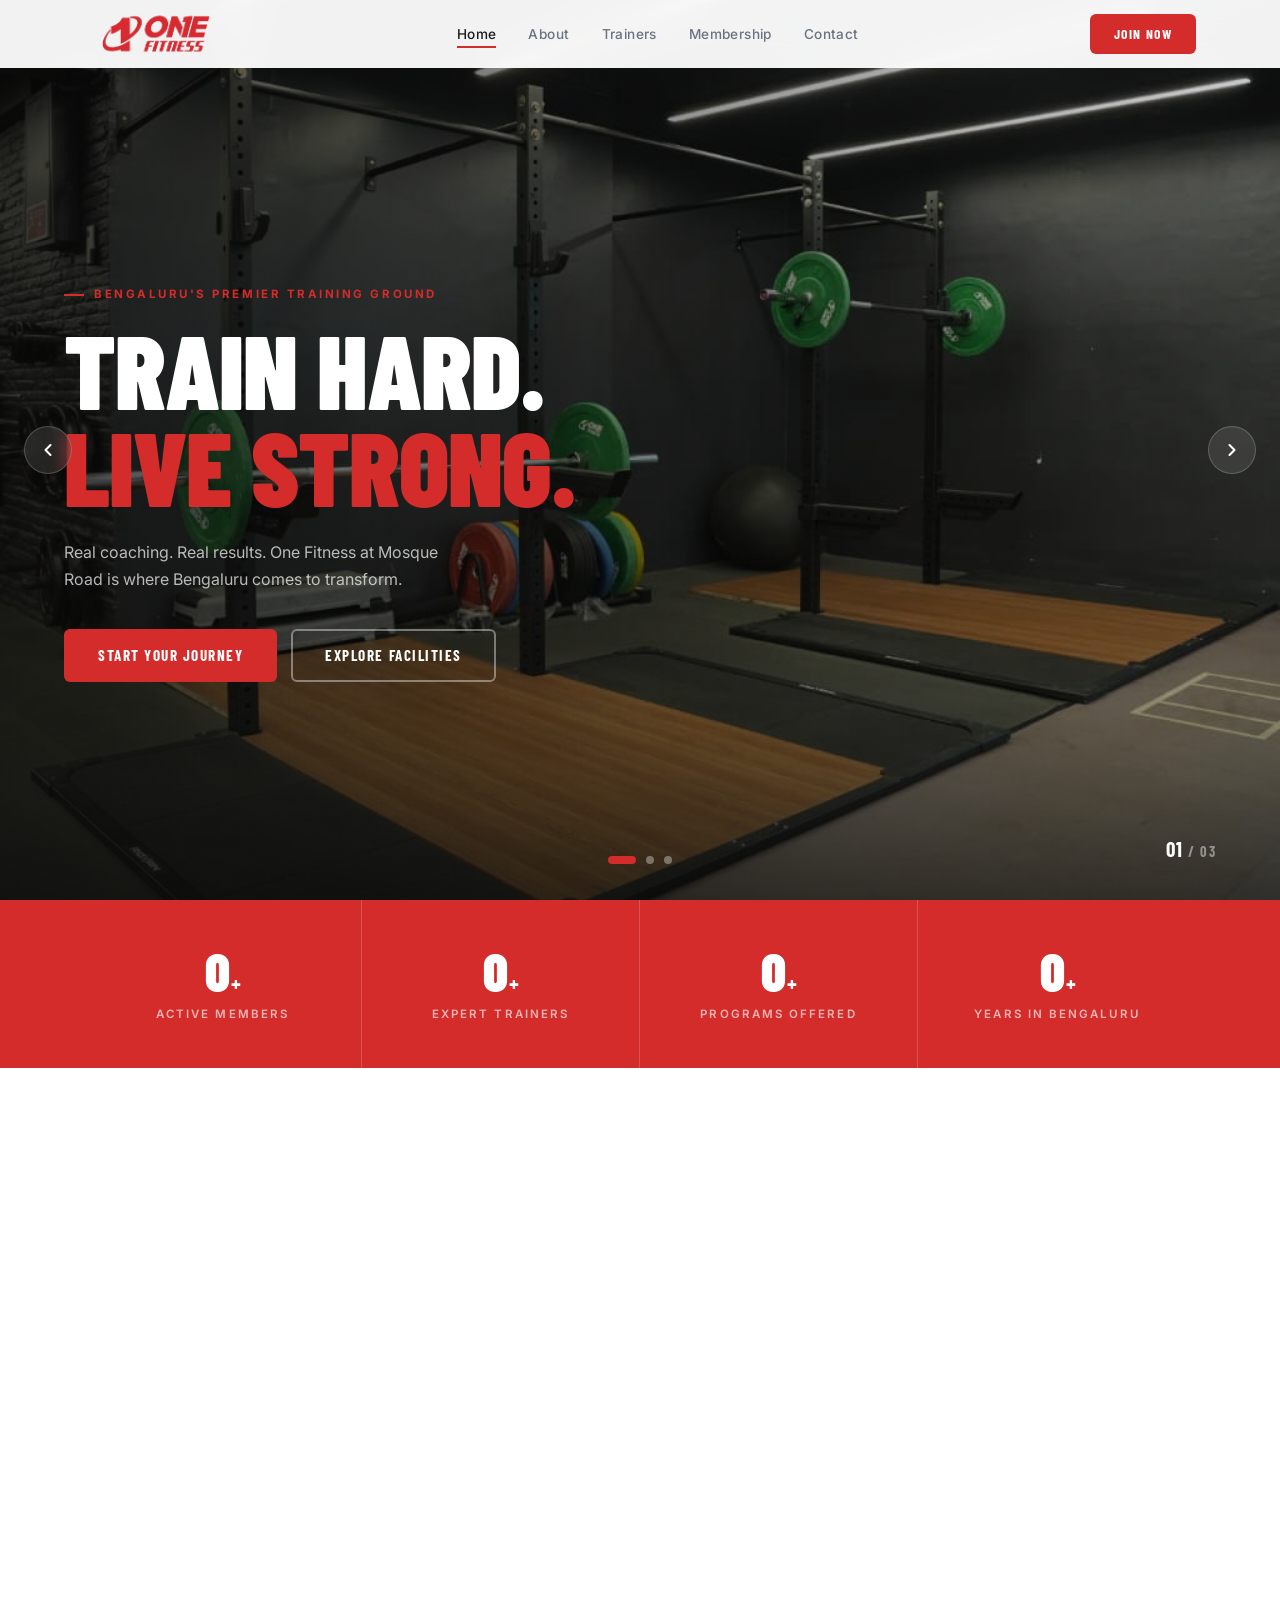
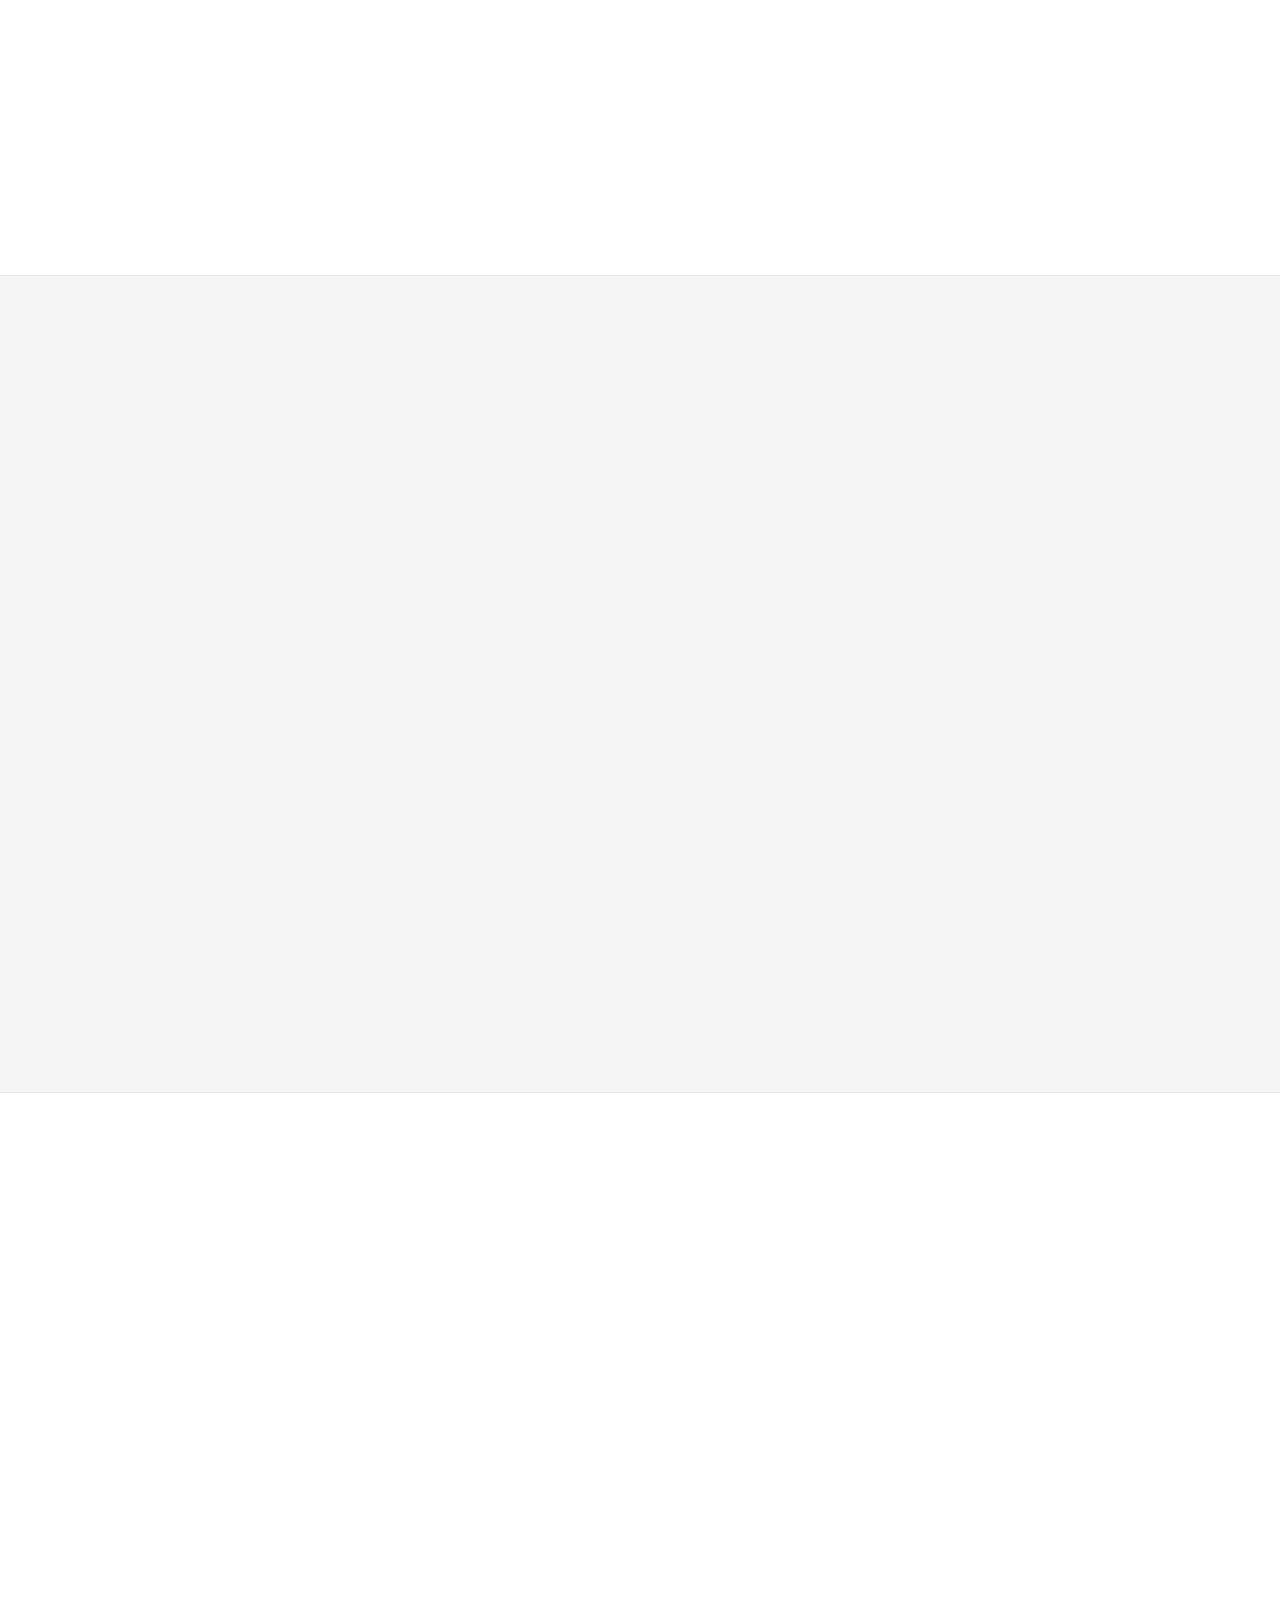
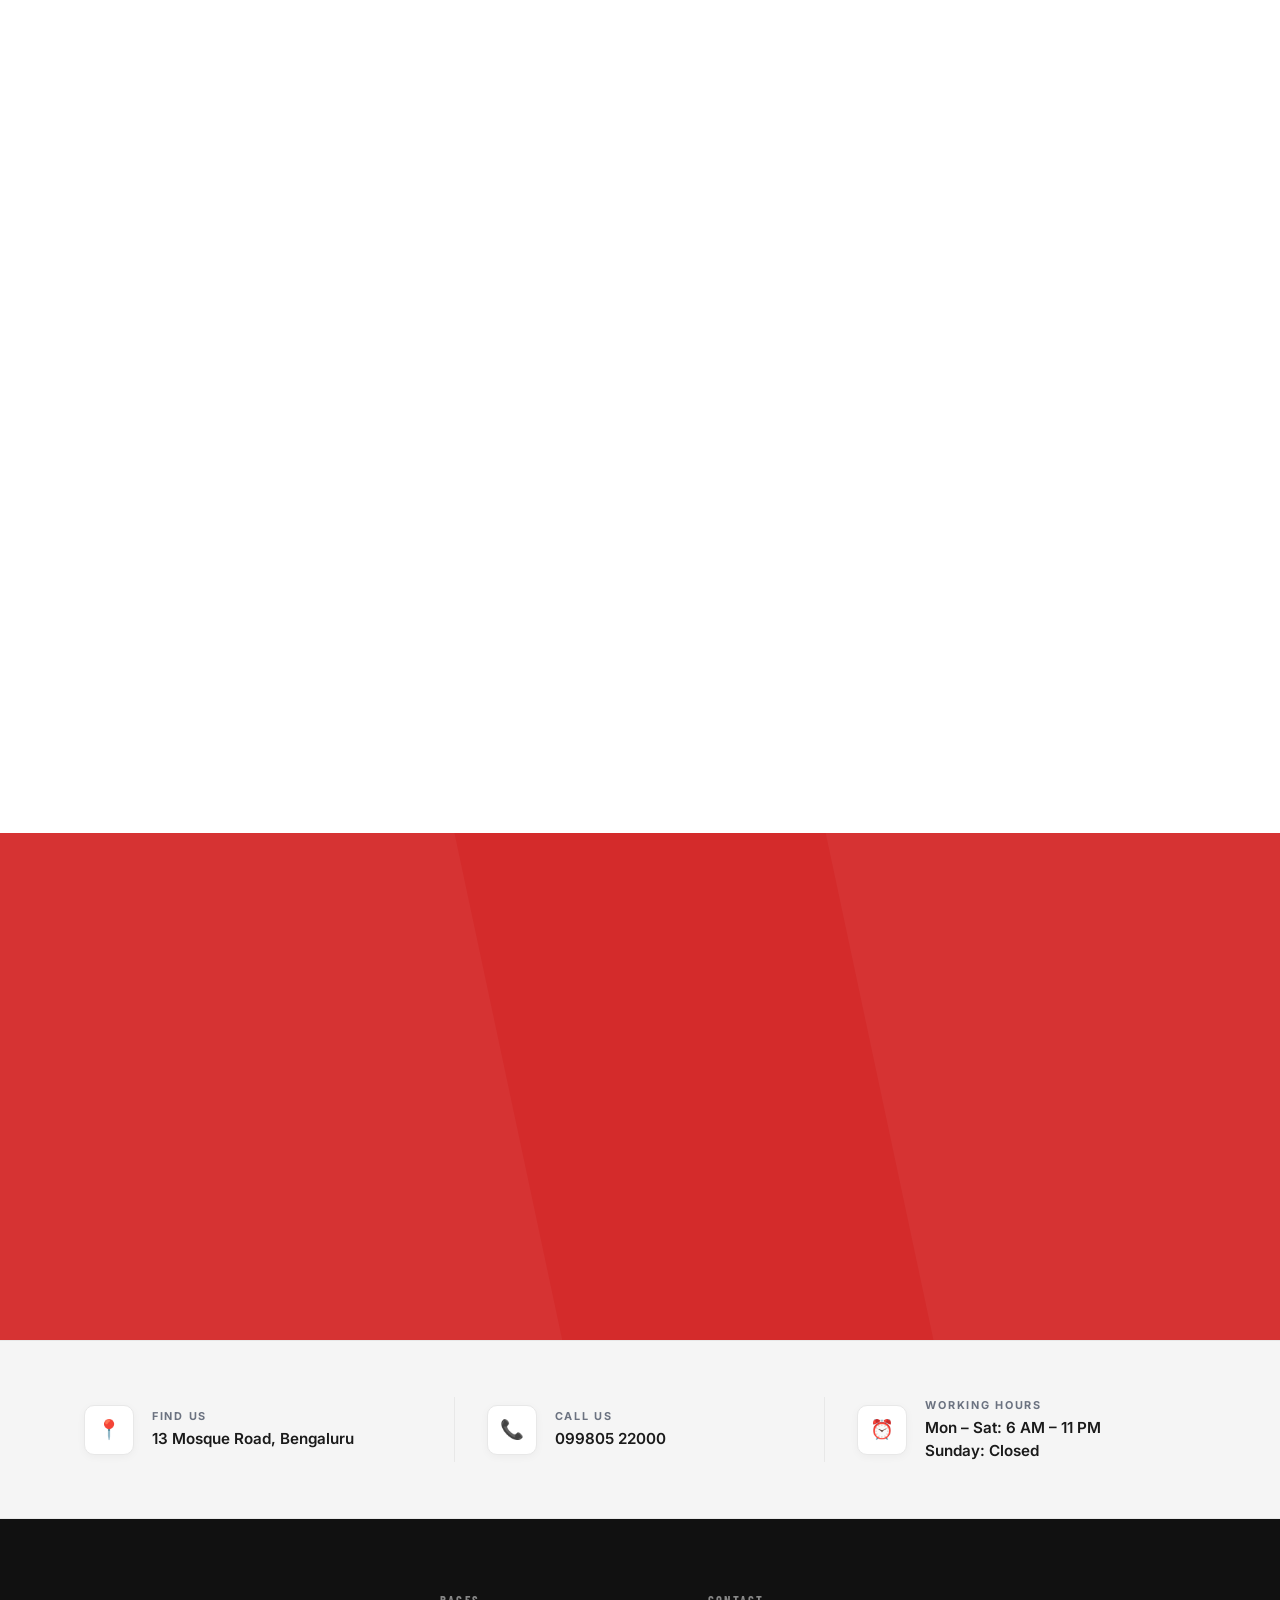
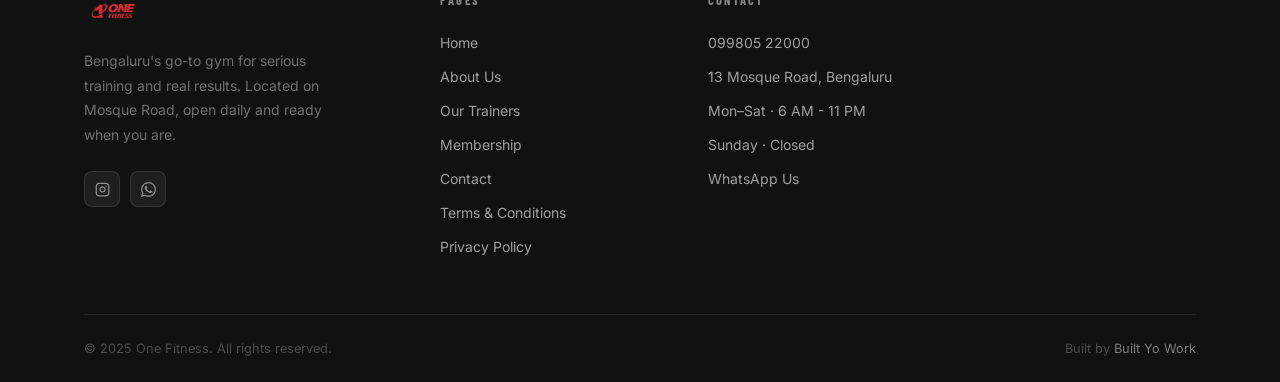
==== commit 33772335: "added site.xml" ====
--- a/index.html
+++ b/index.html
@@ -3,8 +3,8 @@
 <head>
   <meta charset="UTF-8">
   <meta name="viewport" content="width=device-width, initial-scale=1.0">
-  <title>One Fitness | Premier Gym – Bengaluru, Mosque Road</title>
-  <link rel="icon" type="image/webp" href="images/logo.webp">
+  <title>One Fitness | Best Gym in Bengaluru, Mosque Road</title>
+  <link rel="icon" type="image/png" href="images/favicon.png">
   <meta name="description" content="One Fitness — Bengaluru's go-to gym on Mosque Road. Expert trainers, modern equipment, and real results. Open every day until 10 PM.">
 
   <!-- Fonts -->
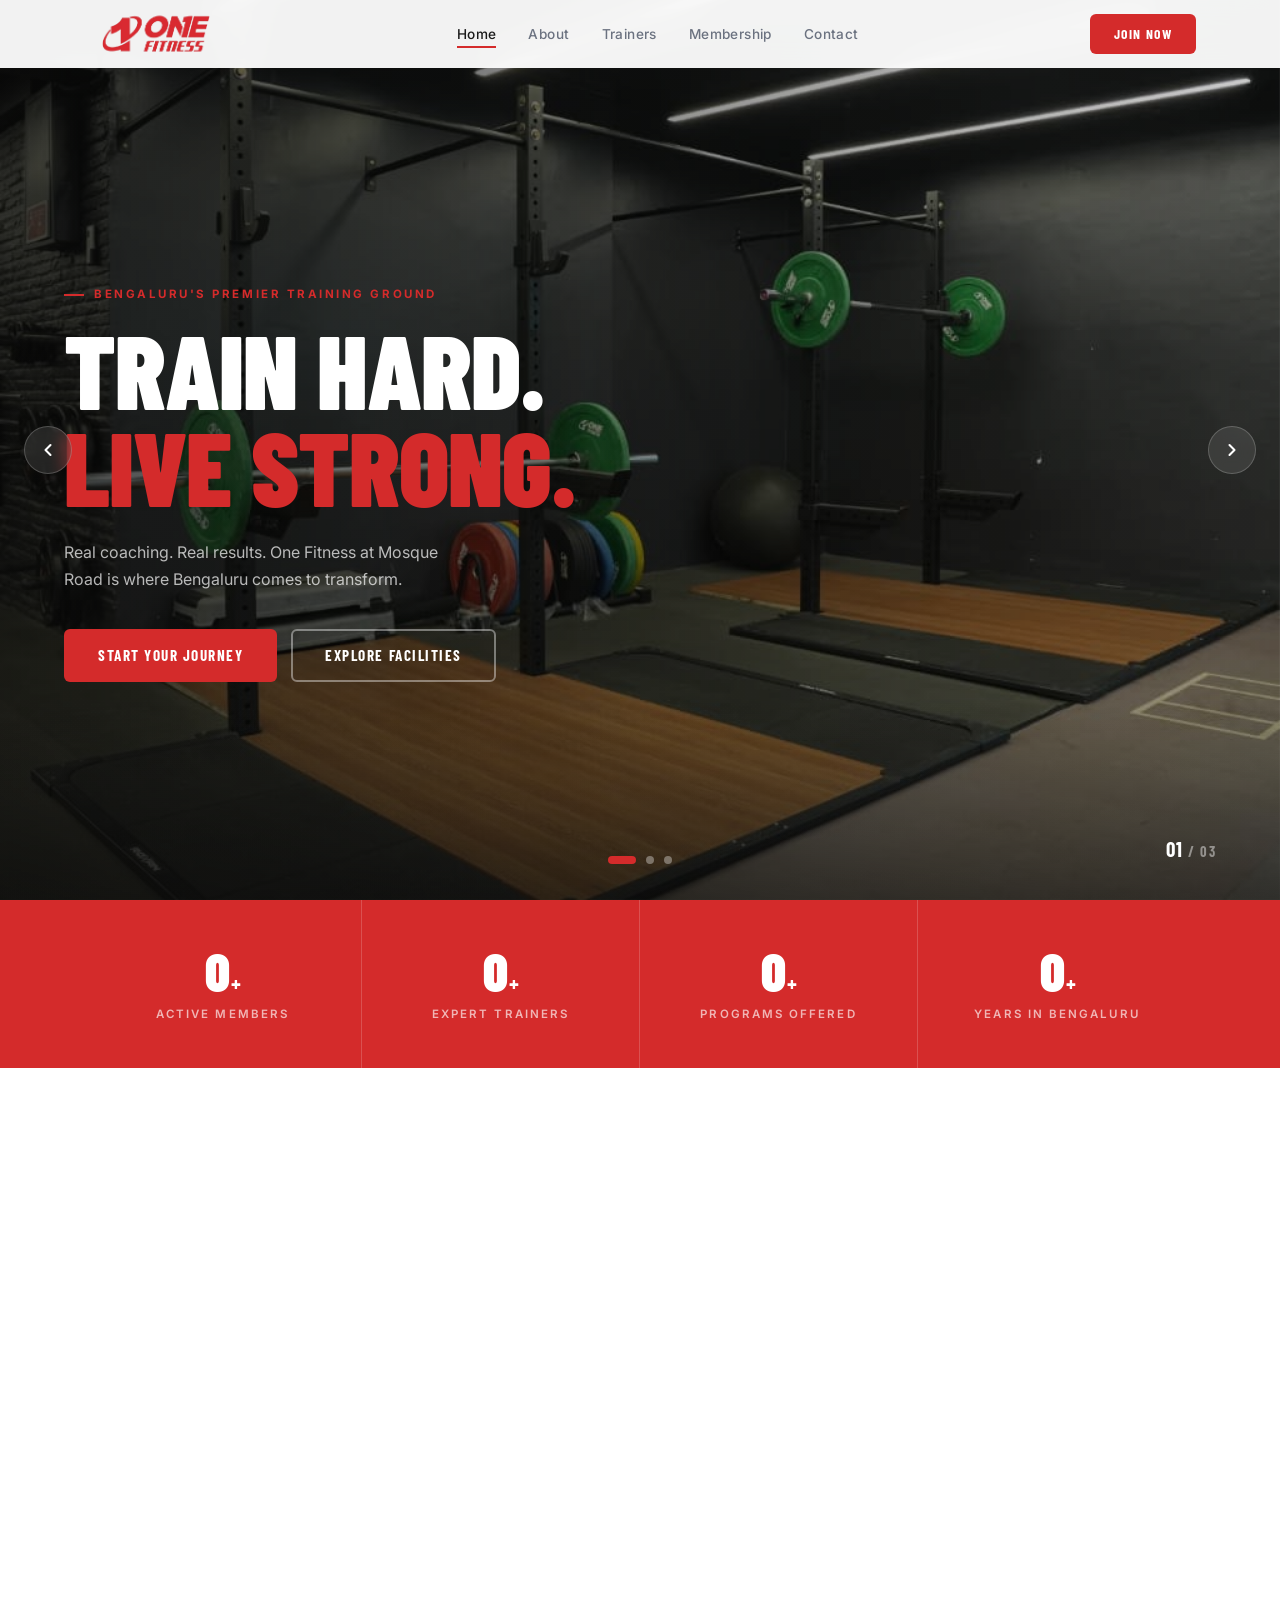
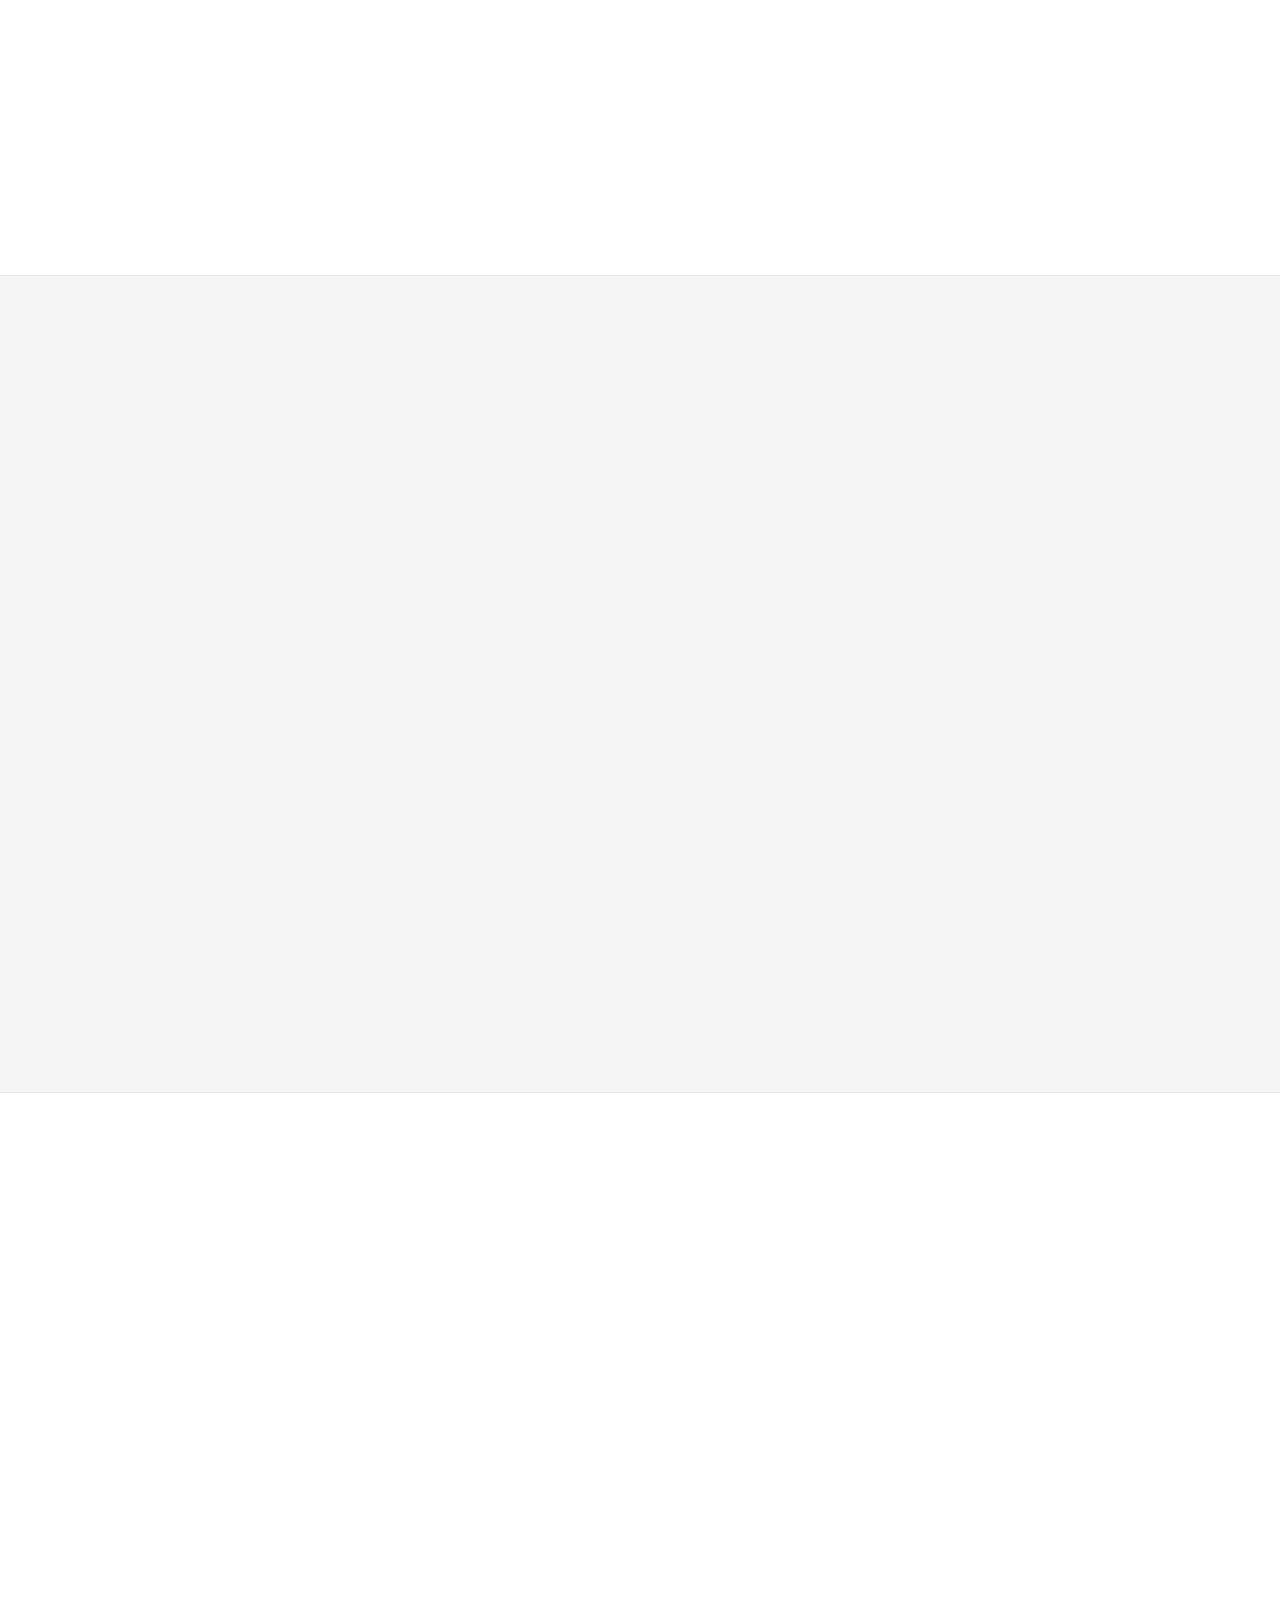
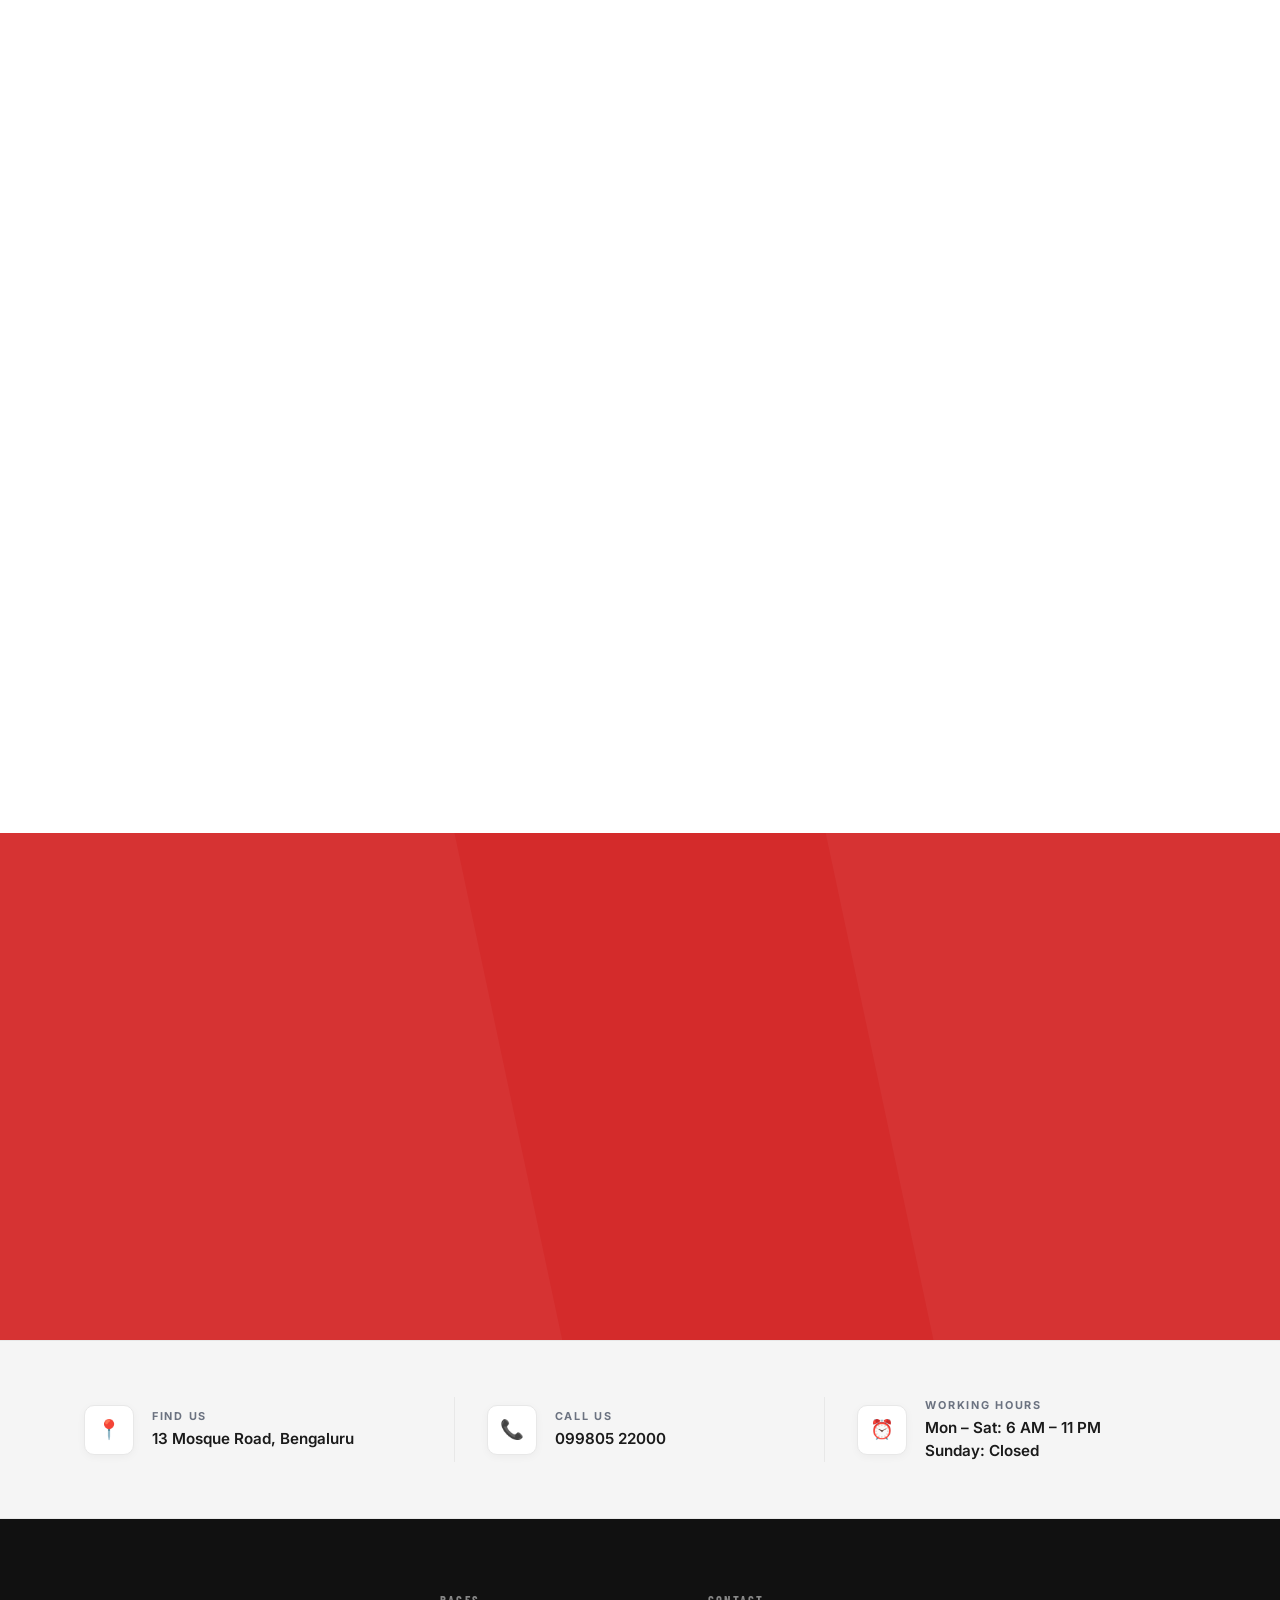
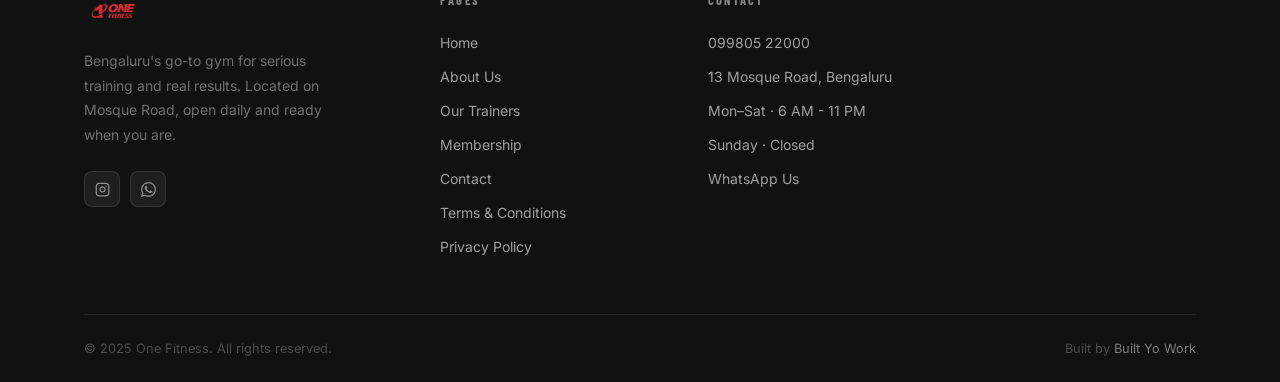
==== commit ef0ad792: "added favicon" ====
--- a/index.html
+++ b/index.html
@@ -4,6 +4,7 @@
   <meta charset="UTF-8">
   <meta name="viewport" content="width=device-width, initial-scale=1.0">
   <title>One Fitness | Best Gym in Bengaluru, Mosque Road</title>
+  <link rel="icon" href="favicon/favicon.ico" sizes="any">
   <link rel="icon" type="image/png" href="images/favicon.png">
   <meta name="description" content="One Fitness — Bengaluru's go-to gym on Mosque Road. Expert trainers, modern equipment, and real results. Open every day until 10 PM.">
 
